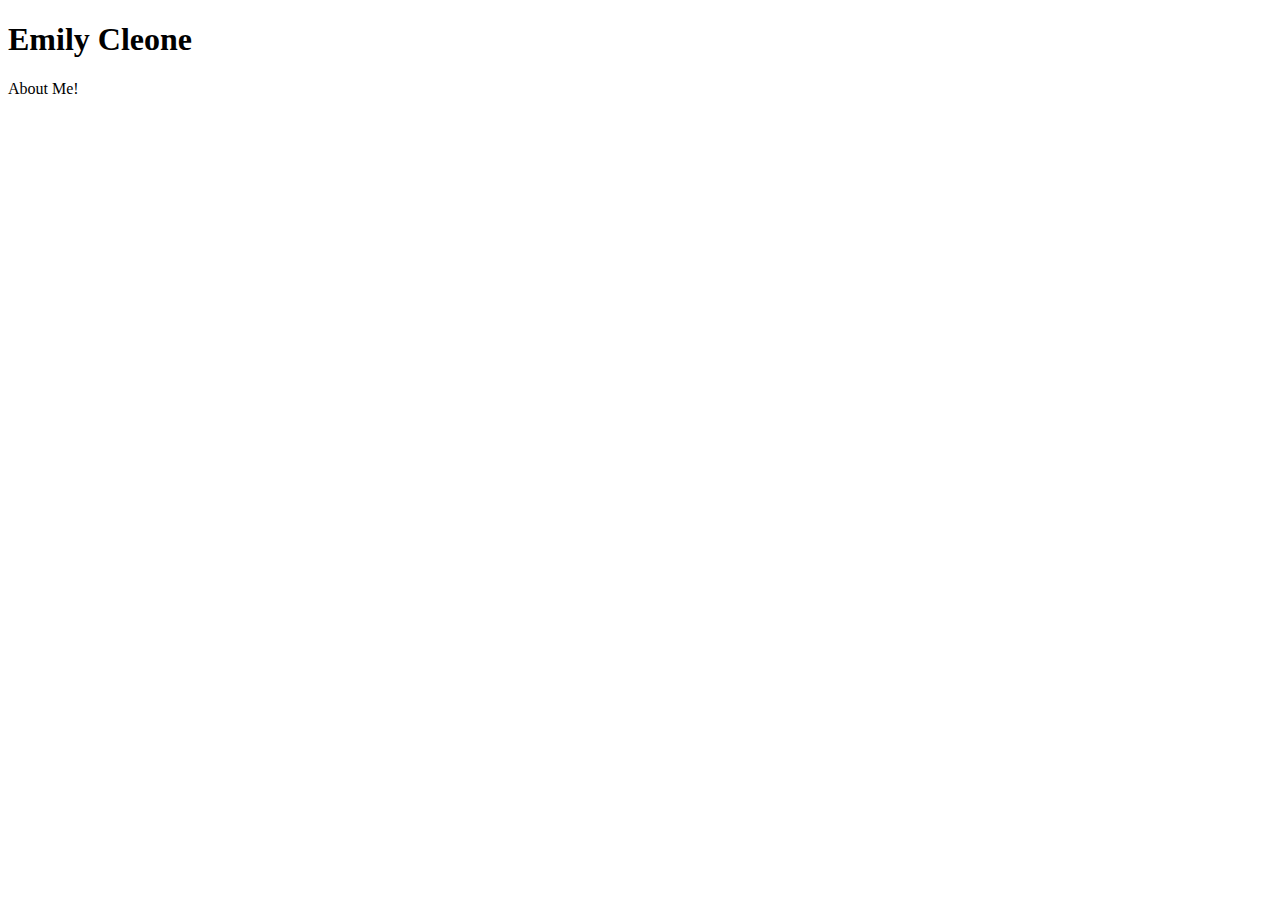
==== index.html @ a4d24774 "host site on github" ====
<!DOCTYPE html>
<html lang="en">
<head>
    <meta charset="UTF-8">
    <meta name="viewport" content="width=device-width, initial-scale=1.0">
    <meta http-equiv="X-UA-Compatible" content="ie=edge">
    <title>Document</title>
</head>
<body>
    <h1>Emily Cleone</h1>
    <p>
About Me!
    </p>
</body>
</html>
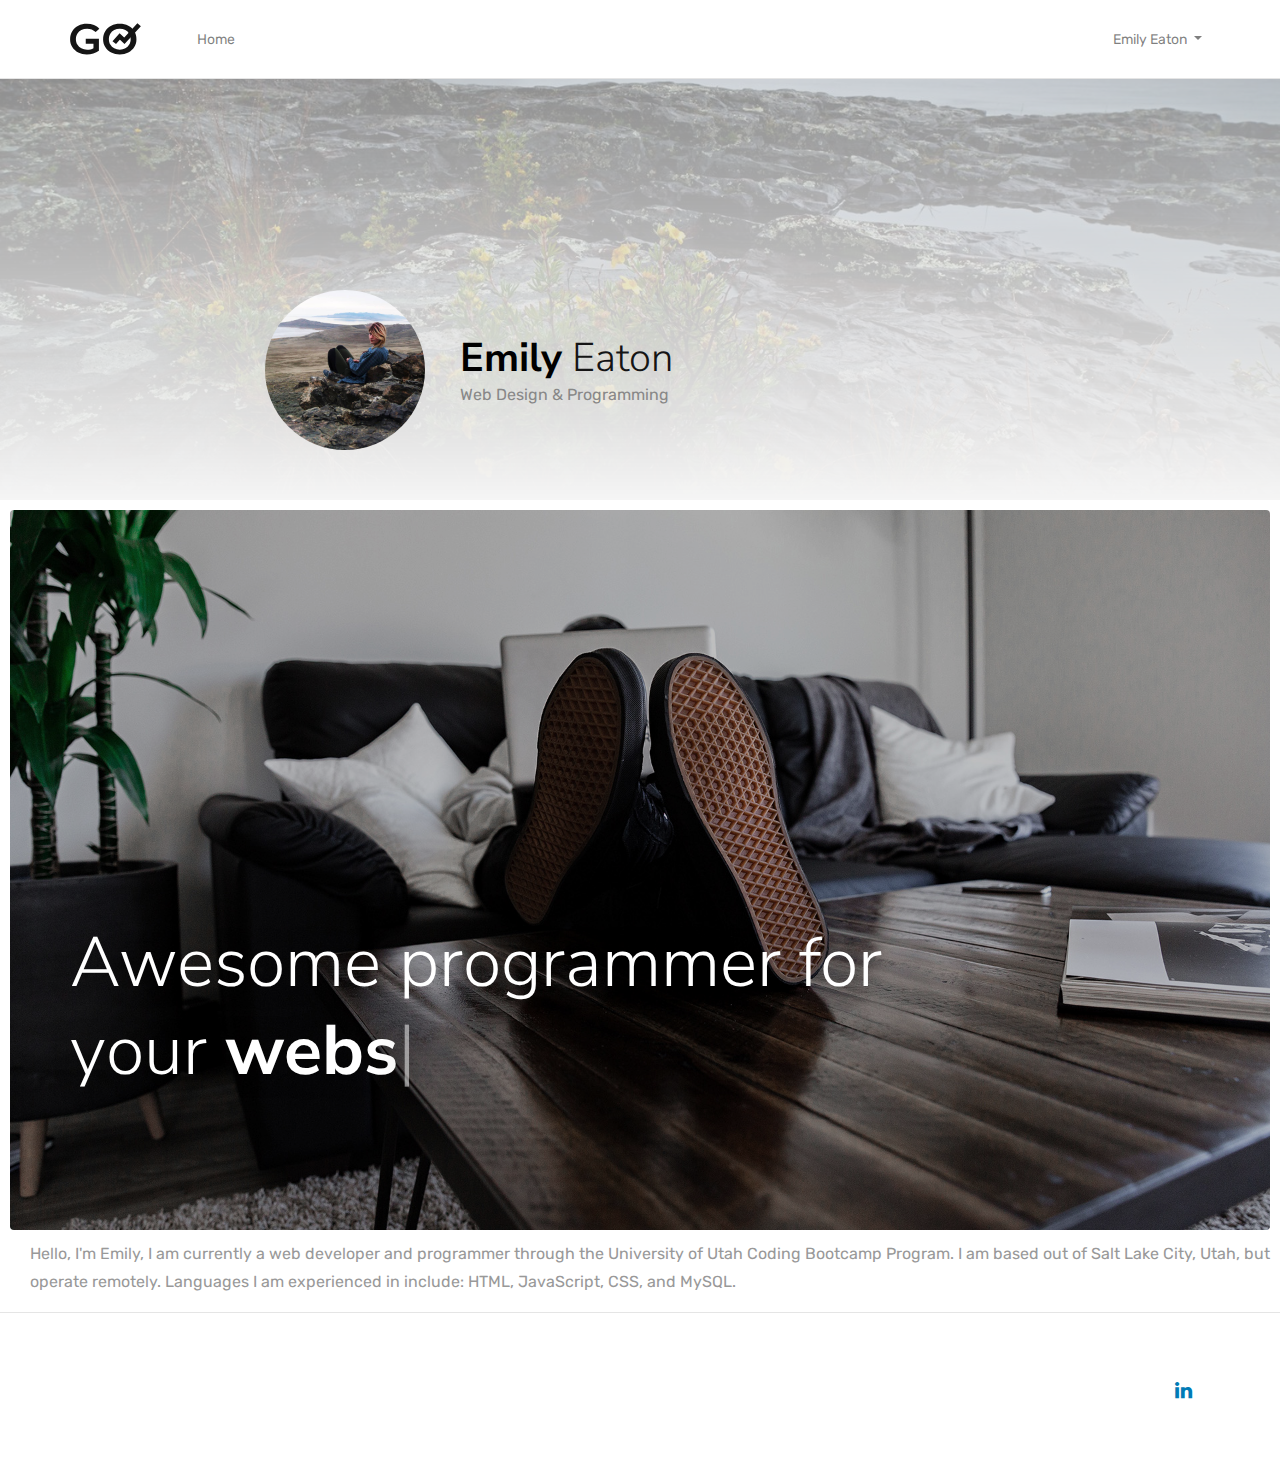
==== commit 5eddc17d: "removed excess folders and created cleaner structure to files" ====
--- a/index.html
+++ b/index.html
@@ -1,15 +1,152 @@
 <!DOCTYPE html>
 <html lang="en">
+
 <head>
-    <meta charset="UTF-8">
-    <meta name="viewport" content="width=device-width, initial-scale=1.0">
-    <meta http-equiv="X-UA-Compatible" content="ie=edge">
-    <title>Document</title>
+    <meta charset="utf-8">
+    <meta name="viewport" content="width=device-width, initial-scale=1, shrink-to-fit=no">
+    <title>Main</title>
+    <link href="https://fonts.googleapis.com/css?family=Open+Sans&display=swap" rel="stylesheet"> 
+    <link rel="stylesheet" href="assets/css/vendor.css" />
+    <link rel="stylesheet" href="assets/css/style.css" />
+    <link rel="stylesheet" href="assets/css/myStyle.css" />
 </head>
+
 <body>
-    <h1>Emily Cleone</h1>
-    <p>
-About Me!
-    </p>
+
+
+    <!-- header -->
+    <header class="header-sticky header-light bg-white">
+        <div class="container">
+            <nav class="navbar navbar-expand-lg navbar-light">
+                <a class="navbar-brand" href="index.html">
+                    <img class="navbar-logo navbar-logo-light" src="assets/images/demo/logo/logo-light.svg"
+                        alt="Logo">
+                    <img class="navbar-logo navbar-logo-dark" src="assets/images/demo/logo/logo-dark.svg"
+                        alt="Logo">
+                </a>
+                <button class="navbar-toggler" type="button" data-toggle="collapse"
+                    data-target="#navbarSupportedContent" aria-controls="navbarSupportedContent" aria-expanded="false"
+                    aria-label="Toggle navigation"><span class="burger"><span></span></span></button>
+
+                <div class="collapse navbar-collapse" id="navbarSupportedContent">
+                    <ul class="navbar-nav align-items-center mr-auto">
+                        <li class="nav-item">
+                            <a class="nav-link" href="index.html" role="button">
+                                Home
+                            </a>
+                        </li>
+                    </ul>
+
+                    <ul class="navbar-nav align-items-center mr-0">
+                        <li class="nav-item dropdown">
+                            <a class="nav-link dropdown-toggle" href="#" id="navbarDropdown-2" role="button"
+                                data-toggle="dropdown" aria-haspopup="true" aria-expanded="false">
+                                Emily Eaton
+                            </a>
+                            <div class="dropdown-menu" aria-labelledby="navbarDropdown">
+                                <a class="dropdown-item" href="index.html">Profile</a>
+                                <a class="dropdown-item" href="portfolio.html">Portfolio</a>
+                                <a class="dropdown-item" href="contact.html">Contact</a>
+                            </div>
+                        </li>
+                    </ul>
+                </div>
+            </nav>
+        </div>
+    </header>
+    <!-- header -->
+
+
+    <section class="p-0 bg-light">
+        <div class="image image-overlay image-cover" style="background-image:url(assets/images/greatlakes.jpg)"
+            data-top-top="transform: translateY(0px);" data-top-bottom="transform: translateY(-250px);"></div>
+        <div class="container">
+            <div class="row justify-content-center align-items-end vh-50 mb-5">
+                <div class="col col-md-10 col-lg-8">
+                    <div class="row align-items-center">
+                        <div class="col-4 col-lg-3">
+                            <img class="mr-3 avatar avatar-xl rounded" src="assets/images/Profilepic.jpg"
+                                alt="Great Lakes">
+                        </div>
+                        <div class="col">
+                            <div class="row align-items-center">
+                                <div class="col-md-8">
+                                    <h2 class="mb-0"><b>Emily</b> Eaton</h2>
+                                    <span class="text-muted">Web Design & Programming</span>
+                                </div>
+                            </div>
+                        </div>
+                    </div>
+                </div>
+            </div>
+        </div>
+    </section>
+
+
+
+
+    <!-- cover -->
+    <section class="p-0 m-1" data-aos="zoom-in">
+        <div class="container-full">
+            <div class="swiper-container boxed text-white">
+                <div class="swiper-wrapper">
+                    <div class="swiper-slide vh-80">
+                        <div class="image image-overlay"
+                            style="background-image:url(assets/images/demo/minimal/portfolio-bg-1.jpg)"></div>
+                        <div class="caption">
+                            <div class="container">
+                                <div class="row justify-content-between vh-75">
+                                    <div class="col-md-10 align-self-end">
+                                        <h1 class="display-2 text-shadow" data-swiper-parallax="-100%">Awesome
+                                            programmer for your <b id="typed"></b></h1>
+                                        <div id="typed-strings">
+                                            <p>website.</p>
+                                            <p>mobile app.</p>
+                                        </div>
+                                    </div>
+                                </div>
+                            </div>
+                        </div>
+                    </div>
+                </div>
+            </div>
+        </div>
+    </section>
+    <!-- / cover -->
+
+
+    <p id="mainInfo">Hello, I'm Emily, I am currently a web developer
+        and programmer through the University of Utah Coding Bootcamp Program.
+        I am based out of Salt Lake City, Utah, but operate remotely. Languages 
+        I am experienced in include: HTML, JavaScript, CSS, and MySQL.
+     </p>
+
+    <!-- footer -->
+    <footer class="separator-top">
+        <div class="container py-5">
+            <div class="row justify-content-between align-items-center">
+                <div class="col-md-5 text-center text-md-left">
+                  
+                </div>
+                <div class="col-md-2 text-center">
+                  
+                </div>
+                <div class="col-md-5 text-center text-md-right">
+                    <ul class="socials">
+                  
+                        <li><a href="https://www.linkedin.com/in/emily-johnson-eaton-a24a11126/" class="icon-linkedin text-linkedin fs-20"></a></li>
+                    </ul>
+                </div>
+            </div>
+        </div>
+    </footer>
+    <!-- / footer -->
+
+
+
+
+    <script src="assets/js/vendor.js"></script>
+    <script src="assets/js/app.js"></script>
 </body>
+
 </html>--- a/assets/css/vendor.css
+++ b/assets/css/vendor.css
@@ -0,0 +1,2547 @@
+/**
+ * Owl Carousel v2.3.4
+ * Copyright 2013-2018 David Deutsch
+ * Licensed under: SEE LICENSE IN https://github.com/OwlCarousel2/OwlCarousel2/blob/master/LICENSE
+ */
+/*
+ *  Owl Carousel - Core
+ */
+.owl-carousel {
+  display: none;
+  width: 100%;
+  -webkit-tap-highlight-color: transparent;
+  /* position relative and z-index fix webkit rendering fonts issue */
+  position: relative;
+  z-index: 1; }
+  .owl-carousel .owl-stage {
+    position: relative;
+    -ms-touch-action: pan-Y;
+    touch-action: manipulation;
+    -moz-backface-visibility: hidden;
+    /* fix firefox animation glitch */ }
+  .owl-carousel .owl-stage:after {
+    content: ".";
+    display: block;
+    clear: both;
+    visibility: hidden;
+    line-height: 0;
+    height: 0; }
+  .owl-carousel .owl-stage-outer {
+    position: relative;
+    overflow: hidden;
+    /* fix for flashing background */
+    -webkit-transform: translate3d(0px, 0px, 0px); }
+  .owl-carousel .owl-wrapper,
+  .owl-carousel .owl-item {
+    -webkit-backface-visibility: hidden;
+    -moz-backface-visibility: hidden;
+    -ms-backface-visibility: hidden;
+    -webkit-transform: translate3d(0, 0, 0);
+    -moz-transform: translate3d(0, 0, 0);
+    -ms-transform: translate3d(0, 0, 0); }
+  .owl-carousel .owl-item {
+    position: relative;
+    min-height: 1px;
+    float: left;
+    -webkit-backface-visibility: hidden;
+    -webkit-tap-highlight-color: transparent;
+    -webkit-touch-callout: none; }
+  .owl-carousel .owl-item img {
+    display: block;
+    width: 100%; }
+  .owl-carousel .owl-nav.disabled,
+  .owl-carousel .owl-dots.disabled {
+    display: none; }
+  .owl-carousel .owl-nav .owl-prev,
+  .owl-carousel .owl-nav .owl-next,
+  .owl-carousel .owl-dot {
+    cursor: pointer;
+    -webkit-user-select: none;
+    -khtml-user-select: none;
+    -moz-user-select: none;
+    -ms-user-select: none;
+    user-select: none; }
+  .owl-carousel .owl-nav button.owl-prev,
+  .owl-carousel .owl-nav button.owl-next,
+  .owl-carousel button.owl-dot {
+    background: none;
+    color: inherit;
+    border: none;
+    padding: 0 !important;
+    font: inherit; }
+  .owl-carousel.owl-loaded {
+    display: block; }
+  .owl-carousel.owl-loading {
+    opacity: 0;
+    display: block; }
+  .owl-carousel.owl-hidden {
+    opacity: 0; }
+  .owl-carousel.owl-refresh .owl-item {
+    visibility: hidden; }
+  .owl-carousel.owl-drag .owl-item {
+    -ms-touch-action: pan-y;
+        touch-action: pan-y;
+    -webkit-user-select: none;
+    -moz-user-select: none;
+    -ms-user-select: none;
+    user-select: none; }
+  .owl-carousel.owl-grab {
+    cursor: move;
+    cursor: grab; }
+  .owl-carousel.owl-rtl {
+    direction: rtl; }
+  .owl-carousel.owl-rtl .owl-item {
+    float: right; }
+
+/* No Js */
+.no-js .owl-carousel {
+  display: block; }
+
+/*
+ *  Owl Carousel - Animate Plugin
+ */
+.owl-carousel .animated {
+  animation-duration: 1000ms;
+  animation-fill-mode: both; }
+
+.owl-carousel .owl-animated-in {
+  z-index: 0; }
+
+.owl-carousel .owl-animated-out {
+  z-index: 1; }
+
+.owl-carousel .fadeOut {
+  animation-name: fadeOut; }
+
+@keyframes fadeOut {
+  0% {
+    opacity: 1; }
+  100% {
+    opacity: 0; } }
+
+/*
+ * 	Owl Carousel - Auto Height Plugin
+ */
+.owl-height {
+  transition: height 500ms ease-in-out; }
+
+/*
+ * 	Owl Carousel - Lazy Load Plugin
+ */
+.owl-carousel .owl-item {
+  /**
+			This is introduced due to a bug in IE11 where lazy loading combined with autoheight plugin causes a wrong
+			calculation of the height of the owl-item that breaks page layouts
+		 */ }
+  .owl-carousel .owl-item .owl-lazy {
+    opacity: 0;
+    transition: opacity 400ms ease; }
+  .owl-carousel .owl-item .owl-lazy[src^=""], .owl-carousel .owl-item .owl-lazy:not([src]) {
+    max-height: 0; }
+  .owl-carousel .owl-item img.owl-lazy {
+    transform-style: preserve-3d; }
+
+/*
+ * 	Owl Carousel - Video Plugin
+ */
+.owl-carousel .owl-video-wrapper {
+  position: relative;
+  height: 100%;
+  background: #000; }
+
+.owl-carousel .owl-video-play-icon {
+  position: absolute;
+  height: 80px;
+  width: 80px;
+  left: 50%;
+  top: 50%;
+  margin-left: -40px;
+  margin-top: -40px;
+  background: url("owl.video.play.png") no-repeat;
+  cursor: pointer;
+  z-index: 1;
+  -webkit-backface-visibility: hidden;
+  transition: transform 100ms ease; }
+
+.owl-carousel .owl-video-play-icon:hover {
+  -ms-transform: scale(1.3, 1.3);
+      transform: scale(1.3, 1.3); }
+
+.owl-carousel .owl-video-playing .owl-video-tn,
+.owl-carousel .owl-video-playing .owl-video-play-icon {
+  display: none; }
+
+.owl-carousel .owl-video-tn {
+  opacity: 0;
+  height: 100%;
+  background-position: center center;
+  background-repeat: no-repeat;
+  background-size: contain;
+  transition: opacity 400ms ease; }
+
+.owl-carousel .owl-video-frame {
+  position: relative;
+  z-index: 1;
+  height: 100%;
+  width: 100%; }
+
+/* Magnific Popup CSS */
+.mfp-bg {
+  top: 0;
+  left: 0;
+  width: 100%;
+  height: 100%;
+  z-index: 1042;
+  overflow: hidden;
+  position: fixed;
+  background: #0b0b0b;
+  opacity: 0.8; }
+
+.mfp-wrap {
+  top: 0;
+  left: 0;
+  width: 100%;
+  height: 100%;
+  z-index: 1043;
+  position: fixed;
+  outline: none !important;
+  -webkit-backface-visibility: hidden; }
+
+.mfp-container {
+  text-align: center;
+  position: absolute;
+  width: 100%;
+  height: 100%;
+  left: 0;
+  top: 0;
+  padding: 0 8px;
+  box-sizing: border-box; }
+
+.mfp-container:before {
+  content: '';
+  display: inline-block;
+  height: 100%;
+  vertical-align: middle; }
+
+.mfp-align-top .mfp-container:before {
+  display: none; }
+
+.mfp-content {
+  position: relative;
+  display: inline-block;
+  vertical-align: middle;
+  margin: 0 auto;
+  text-align: left;
+  z-index: 1045; }
+
+.mfp-inline-holder .mfp-content,
+.mfp-ajax-holder .mfp-content {
+  width: 100%;
+  cursor: auto; }
+
+.mfp-ajax-cur {
+  cursor: progress; }
+
+.mfp-zoom-out-cur, .mfp-zoom-out-cur .mfp-image-holder .mfp-close {
+  cursor: -moz-zoom-out;
+  cursor: -webkit-zoom-out;
+  cursor: zoom-out; }
+
+.mfp-zoom {
+  cursor: pointer;
+  cursor: -webkit-zoom-in;
+  cursor: -moz-zoom-in;
+  cursor: zoom-in; }
+
+.mfp-auto-cursor .mfp-content {
+  cursor: auto; }
+
+.mfp-close,
+.mfp-arrow,
+.mfp-preloader,
+.mfp-counter {
+  -webkit-user-select: none;
+  -moz-user-select: none;
+  user-select: none; }
+
+.mfp-loading.mfp-figure {
+  display: none; }
+
+.mfp-hide {
+  display: none !important; }
+
+.mfp-preloader {
+  color: #CCC;
+  position: absolute;
+  top: 50%;
+  width: auto;
+  text-align: center;
+  margin-top: -0.8em;
+  left: 8px;
+  right: 8px;
+  z-index: 1044; }
+  .mfp-preloader a {
+    color: #CCC; }
+    .mfp-preloader a:hover {
+      color: #FFF; }
+
+.mfp-s-ready .mfp-preloader {
+  display: none; }
+
+.mfp-s-error .mfp-content {
+  display: none; }
+
+button.mfp-close,
+button.mfp-arrow {
+  overflow: visible;
+  cursor: pointer;
+  background: transparent;
+  border: 0;
+  -webkit-appearance: none;
+  display: block;
+  outline: none;
+  padding: 0;
+  z-index: 1046;
+  box-shadow: none;
+  touch-action: manipulation; }
+
+button::-moz-focus-inner {
+  padding: 0;
+  border: 0; }
+
+.mfp-close {
+  width: 44px;
+  height: 44px;
+  line-height: 44px;
+  position: absolute;
+  right: 0;
+  top: 0;
+  text-decoration: none;
+  text-align: center;
+  opacity: 0.65;
+  padding: 0 0 18px 10px;
+  color: #FFF;
+  font-style: normal;
+  font-size: 28px;
+  font-family: Arial, Baskerville, monospace; }
+  .mfp-close:hover,
+  .mfp-close:focus {
+    opacity: 1; }
+  .mfp-close:active {
+    top: 1px; }
+
+.mfp-close-btn-in .mfp-close {
+  color: #333; }
+
+.mfp-image-holder .mfp-close,
+.mfp-iframe-holder .mfp-close {
+  color: #FFF;
+  right: -6px;
+  text-align: right;
+  padding-right: 6px;
+  width: 100%; }
+
+.mfp-counter {
+  position: absolute;
+  top: 0;
+  right: 0;
+  color: #CCC;
+  font-size: 12px;
+  line-height: 18px;
+  white-space: nowrap; }
+
+.mfp-arrow {
+  position: absolute;
+  opacity: 0.65;
+  margin: 0;
+  top: 50%;
+  margin-top: -55px;
+  padding: 0;
+  width: 90px;
+  height: 110px;
+  -webkit-tap-highlight-color: transparent; }
+  .mfp-arrow:active {
+    margin-top: -54px; }
+  .mfp-arrow:hover,
+  .mfp-arrow:focus {
+    opacity: 1; }
+  .mfp-arrow:before,
+  .mfp-arrow:after {
+    content: '';
+    display: block;
+    width: 0;
+    height: 0;
+    position: absolute;
+    left: 0;
+    top: 0;
+    margin-top: 35px;
+    margin-left: 35px;
+    border: medium inset transparent; }
+  .mfp-arrow:after {
+    border-top-width: 13px;
+    border-bottom-width: 13px;
+    top: 8px; }
+  .mfp-arrow:before {
+    border-top-width: 21px;
+    border-bottom-width: 21px;
+    opacity: 0.7; }
+
+.mfp-arrow-left {
+  left: 0; }
+  .mfp-arrow-left:after {
+    border-right: 17px solid #FFF;
+    margin-left: 31px; }
+  .mfp-arrow-left:before {
+    margin-left: 25px;
+    border-right: 27px solid #3F3F3F; }
+
+.mfp-arrow-right {
+  right: 0; }
+  .mfp-arrow-right:after {
+    border-left: 17px solid #FFF;
+    margin-left: 39px; }
+  .mfp-arrow-right:before {
+    border-left: 27px solid #3F3F3F; }
+
+.mfp-iframe-holder {
+  padding-top: 40px;
+  padding-bottom: 40px; }
+  .mfp-iframe-holder .mfp-content {
+    line-height: 0;
+    width: 100%;
+    max-width: 900px; }
+  .mfp-iframe-holder .mfp-close {
+    top: -40px; }
+
+.mfp-iframe-scaler {
+  width: 100%;
+  height: 0;
+  overflow: hidden;
+  padding-top: 56.25%; }
+  .mfp-iframe-scaler iframe {
+    position: absolute;
+    display: block;
+    top: 0;
+    left: 0;
+    width: 100%;
+    height: 100%;
+    box-shadow: 0 0 8px rgba(0, 0, 0, 0.6);
+    background: #000; }
+
+/* Main image in popup */
+img.mfp-img {
+  width: auto;
+  max-width: 100%;
+  height: auto;
+  display: block;
+  line-height: 0;
+  box-sizing: border-box;
+  padding: 40px 0 40px;
+  margin: 0 auto; }
+
+/* The shadow behind the image */
+.mfp-figure {
+  line-height: 0; }
+  .mfp-figure:after {
+    content: '';
+    position: absolute;
+    left: 0;
+    top: 40px;
+    bottom: 40px;
+    display: block;
+    right: 0;
+    width: auto;
+    height: auto;
+    z-index: -1;
+    box-shadow: 0 0 8px rgba(0, 0, 0, 0.6);
+    background: #444; }
+  .mfp-figure small {
+    color: #BDBDBD;
+    display: block;
+    font-size: 12px;
+    line-height: 14px; }
+  .mfp-figure figure {
+    margin: 0; }
+
+.mfp-bottom-bar {
+  margin-top: -36px;
+  position: absolute;
+  top: 100%;
+  left: 0;
+  width: 100%;
+  cursor: auto; }
+
+.mfp-title {
+  text-align: left;
+  line-height: 18px;
+  color: #F3F3F3;
+  word-wrap: break-word;
+  padding-right: 36px; }
+
+.mfp-image-holder .mfp-content {
+  max-width: 100%; }
+
+.mfp-gallery .mfp-image-holder .mfp-figure {
+  cursor: pointer; }
+
+@media screen and (max-width: 800px) and (orientation: landscape), screen and (max-height: 300px) {
+  /**
+       * Remove all paddings around the image on small screen
+       */
+  .mfp-img-mobile .mfp-image-holder {
+    padding-left: 0;
+    padding-right: 0; }
+  .mfp-img-mobile img.mfp-img {
+    padding: 0; }
+  .mfp-img-mobile .mfp-figure:after {
+    top: 0;
+    bottom: 0; }
+  .mfp-img-mobile .mfp-figure small {
+    display: inline;
+    margin-left: 5px; }
+  .mfp-img-mobile .mfp-bottom-bar {
+    background: rgba(0, 0, 0, 0.6);
+    bottom: 0;
+    margin: 0;
+    top: auto;
+    padding: 3px 5px;
+    position: fixed;
+    box-sizing: border-box; }
+    .mfp-img-mobile .mfp-bottom-bar:empty {
+      padding: 0; }
+  .mfp-img-mobile .mfp-counter {
+    right: 5px;
+    top: 3px; }
+  .mfp-img-mobile .mfp-close {
+    top: 0;
+    right: 0;
+    width: 35px;
+    height: 35px;
+    line-height: 35px;
+    background: rgba(0, 0, 0, 0.6);
+    position: fixed;
+    text-align: center;
+    padding: 0; } }
+
+@media all and (max-width: 900px) {
+  .mfp-arrow {
+    -webkit-transform: scale(0.75);
+    transform: scale(0.75); }
+  .mfp-arrow-left {
+    -webkit-transform-origin: 0;
+    transform-origin: 0; }
+  .mfp-arrow-right {
+    -webkit-transform-origin: 100%;
+    transform-origin: 100%; }
+  .mfp-container {
+    padding-left: 6px;
+    padding-right: 6px; } }
+
+/**
+ * Swiper 4.5.0
+ * Most modern mobile touch slider and framework with hardware accelerated transitions
+ * http://www.idangero.us/swiper/
+ *
+ * Copyright 2014-2019 Vladimir Kharlampidi
+ *
+ * Released under the MIT License
+ *
+ * Released on: February 22, 2019
+ */
+.swiper-container {
+  margin: 0 auto;
+  position: relative;
+  overflow: hidden;
+  list-style: none;
+  padding: 0;
+  /* Fix of Webkit flickering */
+  z-index: 1;
+}
+.swiper-container-no-flexbox .swiper-slide {
+  float: left;
+}
+.swiper-container-vertical > .swiper-wrapper {
+  -webkit-box-orient: vertical;
+  -webkit-box-direction: normal;
+  -webkit-flex-direction: column;
+  -ms-flex-direction: column;
+  flex-direction: column;
+}
+.swiper-wrapper {
+  position: relative;
+  width: 100%;
+  height: 100%;
+  z-index: 1;
+  display: -webkit-box;
+  display: -webkit-flex;
+  display: -ms-flexbox;
+  display: flex;
+  -webkit-transition-property: -webkit-transform;
+  transition-property: -webkit-transform;
+  -o-transition-property: transform;
+  transition-property: transform;
+  transition-property: transform, -webkit-transform;
+  -webkit-box-sizing: content-box;
+  box-sizing: content-box;
+}
+.swiper-container-android .swiper-slide,
+.swiper-wrapper {
+  -webkit-transform: translate3d(0px, 0, 0);
+  transform: translate3d(0px, 0, 0);
+}
+.swiper-container-multirow > .swiper-wrapper {
+  -webkit-flex-wrap: wrap;
+  -ms-flex-wrap: wrap;
+  flex-wrap: wrap;
+}
+.swiper-container-free-mode > .swiper-wrapper {
+  -webkit-transition-timing-function: ease-out;
+  -o-transition-timing-function: ease-out;
+  transition-timing-function: ease-out;
+  margin: 0 auto;
+}
+.swiper-slide {
+  -webkit-flex-shrink: 0;
+  -ms-flex-negative: 0;
+  flex-shrink: 0;
+  width: 100%;
+  height: 100%;
+  position: relative;
+  -webkit-transition-property: -webkit-transform;
+  transition-property: -webkit-transform;
+  -o-transition-property: transform;
+  transition-property: transform;
+  transition-property: transform, -webkit-transform;
+}
+.swiper-slide-invisible-blank {
+  visibility: hidden;
+}
+/* Auto Height */
+.swiper-container-autoheight,
+.swiper-container-autoheight .swiper-slide {
+  height: auto;
+}
+.swiper-container-autoheight .swiper-wrapper {
+  -webkit-box-align: start;
+  -webkit-align-items: flex-start;
+  -ms-flex-align: start;
+  align-items: flex-start;
+  -webkit-transition-property: height, -webkit-transform;
+  transition-property: height, -webkit-transform;
+  -o-transition-property: transform, height;
+  transition-property: transform, height;
+  transition-property: transform, height, -webkit-transform;
+}
+/* 3D Effects */
+.swiper-container-3d {
+  -webkit-perspective: 1200px;
+  perspective: 1200px;
+}
+.swiper-container-3d .swiper-wrapper,
+.swiper-container-3d .swiper-slide,
+.swiper-container-3d .swiper-slide-shadow-left,
+.swiper-container-3d .swiper-slide-shadow-right,
+.swiper-container-3d .swiper-slide-shadow-top,
+.swiper-container-3d .swiper-slide-shadow-bottom,
+.swiper-container-3d .swiper-cube-shadow {
+  -webkit-transform-style: preserve-3d;
+  transform-style: preserve-3d;
+}
+.swiper-container-3d .swiper-slide-shadow-left,
+.swiper-container-3d .swiper-slide-shadow-right,
+.swiper-container-3d .swiper-slide-shadow-top,
+.swiper-container-3d .swiper-slide-shadow-bottom {
+  position: absolute;
+  left: 0;
+  top: 0;
+  width: 100%;
+  height: 100%;
+  pointer-events: none;
+  z-index: 10;
+}
+.swiper-container-3d .swiper-slide-shadow-left {
+  background-image: -webkit-gradient(linear, right top, left top, from(rgba(0, 0, 0, 0.5)), to(rgba(0, 0, 0, 0)));
+  background-image: -webkit-linear-gradient(right, rgba(0, 0, 0, 0.5), rgba(0, 0, 0, 0));
+  background-image: -o-linear-gradient(right, rgba(0, 0, 0, 0.5), rgba(0, 0, 0, 0));
+  background-image: linear-gradient(to left, rgba(0, 0, 0, 0.5), rgba(0, 0, 0, 0));
+}
+.swiper-container-3d .swiper-slide-shadow-right {
+  background-image: -webkit-gradient(linear, left top, right top, from(rgba(0, 0, 0, 0.5)), to(rgba(0, 0, 0, 0)));
+  background-image: -webkit-linear-gradient(left, rgba(0, 0, 0, 0.5), rgba(0, 0, 0, 0));
+  background-image: -o-linear-gradient(left, rgba(0, 0, 0, 0.5), rgba(0, 0, 0, 0));
+  background-image: linear-gradient(to right, rgba(0, 0, 0, 0.5), rgba(0, 0, 0, 0));
+}
+.swiper-container-3d .swiper-slide-shadow-top {
+  background-image: -webkit-gradient(linear, left bottom, left top, from(rgba(0, 0, 0, 0.5)), to(rgba(0, 0, 0, 0)));
+  background-image: -webkit-linear-gradient(bottom, rgba(0, 0, 0, 0.5), rgba(0, 0, 0, 0));
+  background-image: -o-linear-gradient(bottom, rgba(0, 0, 0, 0.5), rgba(0, 0, 0, 0));
+  background-image: linear-gradient(to top, rgba(0, 0, 0, 0.5), rgba(0, 0, 0, 0));
+}
+.swiper-container-3d .swiper-slide-shadow-bottom {
+  background-image: -webkit-gradient(linear, left top, left bottom, from(rgba(0, 0, 0, 0.5)), to(rgba(0, 0, 0, 0)));
+  background-image: -webkit-linear-gradient(top, rgba(0, 0, 0, 0.5), rgba(0, 0, 0, 0));
+  background-image: -o-linear-gradient(top, rgba(0, 0, 0, 0.5), rgba(0, 0, 0, 0));
+  background-image: linear-gradient(to bottom, rgba(0, 0, 0, 0.5), rgba(0, 0, 0, 0));
+}
+/* IE10 Windows Phone 8 Fixes */
+.swiper-container-wp8-horizontal,
+.swiper-container-wp8-horizontal > .swiper-wrapper {
+  -ms-touch-action: pan-y;
+  touch-action: pan-y;
+}
+.swiper-container-wp8-vertical,
+.swiper-container-wp8-vertical > .swiper-wrapper {
+  -ms-touch-action: pan-x;
+  touch-action: pan-x;
+}
+.swiper-button-prev,
+.swiper-button-next {
+  position: absolute;
+  top: 50%;
+  width: 27px;
+  height: 44px;
+  margin-top: -22px;
+  z-index: 10;
+  cursor: pointer;
+  background-size: 27px 44px;
+  background-position: center;
+  background-repeat: no-repeat;
+}
+.swiper-button-prev.swiper-button-disabled,
+.swiper-button-next.swiper-button-disabled {
+  opacity: 0.35;
+  cursor: auto;
+  pointer-events: none;
+}
+.swiper-button-prev,
+.swiper-container-rtl .swiper-button-next {
+  background-image: url("data:image/svg+xml;charset=utf-8,%3Csvg%20xmlns%3D'http%3A%2F%2Fwww.w3.org%2F2000%2Fsvg'%20viewBox%3D'0%200%2027%2044'%3E%3Cpath%20d%3D'M0%2C22L22%2C0l2.1%2C2.1L4.2%2C22l19.9%2C19.9L22%2C44L0%2C22L0%2C22L0%2C22z'%20fill%3D'%23007aff'%2F%3E%3C%2Fsvg%3E");
+  left: 10px;
+  right: auto;
+}
+.swiper-button-next,
+.swiper-container-rtl .swiper-button-prev {
+  background-image: url("data:image/svg+xml;charset=utf-8,%3Csvg%20xmlns%3D'http%3A%2F%2Fwww.w3.org%2F2000%2Fsvg'%20viewBox%3D'0%200%2027%2044'%3E%3Cpath%20d%3D'M27%2C22L27%2C22L5%2C44l-2.1-2.1L22.8%2C22L2.9%2C2.1L5%2C0L27%2C22L27%2C22z'%20fill%3D'%23007aff'%2F%3E%3C%2Fsvg%3E");
+  right: 10px;
+  left: auto;
+}
+.swiper-button-prev.swiper-button-white,
+.swiper-container-rtl .swiper-button-next.swiper-button-white {
+  background-image: url("data:image/svg+xml;charset=utf-8,%3Csvg%20xmlns%3D'http%3A%2F%2Fwww.w3.org%2F2000%2Fsvg'%20viewBox%3D'0%200%2027%2044'%3E%3Cpath%20d%3D'M0%2C22L22%2C0l2.1%2C2.1L4.2%2C22l19.9%2C19.9L22%2C44L0%2C22L0%2C22L0%2C22z'%20fill%3D'%23ffffff'%2F%3E%3C%2Fsvg%3E");
+}
+.swiper-button-next.swiper-button-white,
+.swiper-container-rtl .swiper-button-prev.swiper-button-white {
+  background-image: url("data:image/svg+xml;charset=utf-8,%3Csvg%20xmlns%3D'http%3A%2F%2Fwww.w3.org%2F2000%2Fsvg'%20viewBox%3D'0%200%2027%2044'%3E%3Cpath%20d%3D'M27%2C22L27%2C22L5%2C44l-2.1-2.1L22.8%2C22L2.9%2C2.1L5%2C0L27%2C22L27%2C22z'%20fill%3D'%23ffffff'%2F%3E%3C%2Fsvg%3E");
+}
+.swiper-button-prev.swiper-button-black,
+.swiper-container-rtl .swiper-button-next.swiper-button-black {
+  background-image: url("data:image/svg+xml;charset=utf-8,%3Csvg%20xmlns%3D'http%3A%2F%2Fwww.w3.org%2F2000%2Fsvg'%20viewBox%3D'0%200%2027%2044'%3E%3Cpath%20d%3D'M0%2C22L22%2C0l2.1%2C2.1L4.2%2C22l19.9%2C19.9L22%2C44L0%2C22L0%2C22L0%2C22z'%20fill%3D'%23000000'%2F%3E%3C%2Fsvg%3E");
+}
+.swiper-button-next.swiper-button-black,
+.swiper-container-rtl .swiper-button-prev.swiper-button-black {
+  background-image: url("data:image/svg+xml;charset=utf-8,%3Csvg%20xmlns%3D'http%3A%2F%2Fwww.w3.org%2F2000%2Fsvg'%20viewBox%3D'0%200%2027%2044'%3E%3Cpath%20d%3D'M27%2C22L27%2C22L5%2C44l-2.1-2.1L22.8%2C22L2.9%2C2.1L5%2C0L27%2C22L27%2C22z'%20fill%3D'%23000000'%2F%3E%3C%2Fsvg%3E");
+}
+.swiper-button-lock {
+  display: none;
+}
+.swiper-pagination {
+  position: absolute;
+  text-align: center;
+  -webkit-transition: 300ms opacity;
+  -o-transition: 300ms opacity;
+  transition: 300ms opacity;
+  -webkit-transform: translate3d(0, 0, 0);
+  transform: translate3d(0, 0, 0);
+  z-index: 10;
+}
+.swiper-pagination.swiper-pagination-hidden {
+  opacity: 0;
+}
+/* Common Styles */
+.swiper-pagination-fraction,
+.swiper-pagination-custom,
+.swiper-container-horizontal > .swiper-pagination-bullets {
+  bottom: 10px;
+  left: 0;
+  width: 100%;
+}
+/* Bullets */
+.swiper-pagination-bullets-dynamic {
+  overflow: hidden;
+  font-size: 0;
+}
+.swiper-pagination-bullets-dynamic .swiper-pagination-bullet {
+  -webkit-transform: scale(0.33);
+  -ms-transform: scale(0.33);
+  transform: scale(0.33);
+  position: relative;
+}
+.swiper-pagination-bullets-dynamic .swiper-pagination-bullet-active {
+  -webkit-transform: scale(1);
+  -ms-transform: scale(1);
+  transform: scale(1);
+}
+.swiper-pagination-bullets-dynamic .swiper-pagination-bullet-active-main {
+  -webkit-transform: scale(1);
+  -ms-transform: scale(1);
+  transform: scale(1);
+}
+.swiper-pagination-bullets-dynamic .swiper-pagination-bullet-active-prev {
+  -webkit-transform: scale(0.66);
+  -ms-transform: scale(0.66);
+  transform: scale(0.66);
+}
+.swiper-pagination-bullets-dynamic .swiper-pagination-bullet-active-prev-prev {
+  -webkit-transform: scale(0.33);
+  -ms-transform: scale(0.33);
+  transform: scale(0.33);
+}
+.swiper-pagination-bullets-dynamic .swiper-pagination-bullet-active-next {
+  -webkit-transform: scale(0.66);
+  -ms-transform: scale(0.66);
+  transform: scale(0.66);
+}
+.swiper-pagination-bullets-dynamic .swiper-pagination-bullet-active-next-next {
+  -webkit-transform: scale(0.33);
+  -ms-transform: scale(0.33);
+  transform: scale(0.33);
+}
+.swiper-pagination-bullet {
+  width: 8px;
+  height: 8px;
+  display: inline-block;
+  border-radius: 100%;
+  background: #000;
+  opacity: 0.2;
+}
+button.swiper-pagination-bullet {
+  border: none;
+  margin: 0;
+  padding: 0;
+  -webkit-box-shadow: none;
+  box-shadow: none;
+  -webkit-appearance: none;
+  -moz-appearance: none;
+  appearance: none;
+}
+.swiper-pagination-clickable .swiper-pagination-bullet {
+  cursor: pointer;
+}
+.swiper-pagination-bullet-active {
+  opacity: 1;
+  background: #007aff;
+}
+.swiper-container-vertical > .swiper-pagination-bullets {
+  right: 10px;
+  top: 50%;
+  -webkit-transform: translate3d(0px, -50%, 0);
+  transform: translate3d(0px, -50%, 0);
+}
+.swiper-container-vertical > .swiper-pagination-bullets .swiper-pagination-bullet {
+  margin: 6px 0;
+  display: block;
+}
+.swiper-container-vertical > .swiper-pagination-bullets.swiper-pagination-bullets-dynamic {
+  top: 50%;
+  -webkit-transform: translateY(-50%);
+  -ms-transform: translateY(-50%);
+  transform: translateY(-50%);
+  width: 8px;
+}
+.swiper-container-vertical > .swiper-pagination-bullets.swiper-pagination-bullets-dynamic .swiper-pagination-bullet {
+  display: inline-block;
+  -webkit-transition: 200ms top, 200ms -webkit-transform;
+  transition: 200ms top, 200ms -webkit-transform;
+  -o-transition: 200ms transform, 200ms top;
+  transition: 200ms transform, 200ms top;
+  transition: 200ms transform, 200ms top, 200ms -webkit-transform;
+}
+.swiper-container-horizontal > .swiper-pagination-bullets .swiper-pagination-bullet {
+  margin: 0 4px;
+}
+.swiper-container-horizontal > .swiper-pagination-bullets.swiper-pagination-bullets-dynamic {
+  left: 50%;
+  -webkit-transform: translateX(-50%);
+  -ms-transform: translateX(-50%);
+  transform: translateX(-50%);
+  white-space: nowrap;
+}
+.swiper-container-horizontal > .swiper-pagination-bullets.swiper-pagination-bullets-dynamic .swiper-pagination-bullet {
+  -webkit-transition: 200ms left, 200ms -webkit-transform;
+  transition: 200ms left, 200ms -webkit-transform;
+  -o-transition: 200ms transform, 200ms left;
+  transition: 200ms transform, 200ms left;
+  transition: 200ms transform, 200ms left, 200ms -webkit-transform;
+}
+.swiper-container-horizontal.swiper-container-rtl > .swiper-pagination-bullets-dynamic .swiper-pagination-bullet {
+  -webkit-transition: 200ms right, 200ms -webkit-transform;
+  transition: 200ms right, 200ms -webkit-transform;
+  -o-transition: 200ms transform, 200ms right;
+  transition: 200ms transform, 200ms right;
+  transition: 200ms transform, 200ms right, 200ms -webkit-transform;
+}
+/* Progress */
+.swiper-pagination-progressbar {
+  background: rgba(0, 0, 0, 0.25);
+  position: absolute;
+}
+.swiper-pagination-progressbar .swiper-pagination-progressbar-fill {
+  background: #007aff;
+  position: absolute;
+  left: 0;
+  top: 0;
+  width: 100%;
+  height: 100%;
+  -webkit-transform: scale(0);
+  -ms-transform: scale(0);
+  transform: scale(0);
+  -webkit-transform-origin: left top;
+  -ms-transform-origin: left top;
+  transform-origin: left top;
+}
+.swiper-container-rtl .swiper-pagination-progressbar .swiper-pagination-progressbar-fill {
+  -webkit-transform-origin: right top;
+  -ms-transform-origin: right top;
+  transform-origin: right top;
+}
+.swiper-container-horizontal > .swiper-pagination-progressbar,
+.swiper-container-vertical > .swiper-pagination-progressbar.swiper-pagination-progressbar-opposite {
+  width: 100%;
+  height: 4px;
+  left: 0;
+  top: 0;
+}
+.swiper-container-vertical > .swiper-pagination-progressbar,
+.swiper-container-horizontal > .swiper-pagination-progressbar.swiper-pagination-progressbar-opposite {
+  width: 4px;
+  height: 100%;
+  left: 0;
+  top: 0;
+}
+.swiper-pagination-white .swiper-pagination-bullet-active {
+  background: #ffffff;
+}
+.swiper-pagination-progressbar.swiper-pagination-white {
+  background: rgba(255, 255, 255, 0.25);
+}
+.swiper-pagination-progressbar.swiper-pagination-white .swiper-pagination-progressbar-fill {
+  background: #ffffff;
+}
+.swiper-pagination-black .swiper-pagination-bullet-active {
+  background: #000000;
+}
+.swiper-pagination-progressbar.swiper-pagination-black {
+  background: rgba(0, 0, 0, 0.25);
+}
+.swiper-pagination-progressbar.swiper-pagination-black .swiper-pagination-progressbar-fill {
+  background: #000000;
+}
+.swiper-pagination-lock {
+  display: none;
+}
+/* Scrollbar */
+.swiper-scrollbar {
+  border-radius: 10px;
+  position: relative;
+  -ms-touch-action: none;
+  background: rgba(0, 0, 0, 0.1);
+}
+.swiper-container-horizontal > .swiper-scrollbar {
+  position: absolute;
+  left: 1%;
+  bottom: 3px;
+  z-index: 50;
+  height: 5px;
+  width: 98%;
+}
+.swiper-container-vertical > .swiper-scrollbar {
+  position: absolute;
+  right: 3px;
+  top: 1%;
+  z-index: 50;
+  width: 5px;
+  height: 98%;
+}
+.swiper-scrollbar-drag {
+  height: 100%;
+  width: 100%;
+  position: relative;
+  background: rgba(0, 0, 0, 0.5);
+  border-radius: 10px;
+  left: 0;
+  top: 0;
+}
+.swiper-scrollbar-cursor-drag {
+  cursor: move;
+}
+.swiper-scrollbar-lock {
+  display: none;
+}
+.swiper-zoom-container {
+  width: 100%;
+  height: 100%;
+  display: -webkit-box;
+  display: -webkit-flex;
+  display: -ms-flexbox;
+  display: flex;
+  -webkit-box-pack: center;
+  -webkit-justify-content: center;
+  -ms-flex-pack: center;
+  justify-content: center;
+  -webkit-box-align: center;
+  -webkit-align-items: center;
+  -ms-flex-align: center;
+  align-items: center;
+  text-align: center;
+}
+.swiper-zoom-container > img,
+.swiper-zoom-container > svg,
+.swiper-zoom-container > canvas {
+  max-width: 100%;
+  max-height: 100%;
+  -o-object-fit: contain;
+  object-fit: contain;
+}
+.swiper-slide-zoomed {
+  cursor: move;
+}
+/* Preloader */
+.swiper-lazy-preloader {
+  width: 42px;
+  height: 42px;
+  position: absolute;
+  left: 50%;
+  top: 50%;
+  margin-left: -21px;
+  margin-top: -21px;
+  z-index: 10;
+  -webkit-transform-origin: 50%;
+  -ms-transform-origin: 50%;
+  transform-origin: 50%;
+  -webkit-animation: swiper-preloader-spin 1s steps(12, end) infinite;
+  animation: swiper-preloader-spin 1s steps(12, end) infinite;
+}
+.swiper-lazy-preloader:after {
+  display: block;
+  content: '';
+  width: 100%;
+  height: 100%;
+  background-image: url("data:image/svg+xml;charset=utf-8,%3Csvg%20viewBox%3D'0%200%20120%20120'%20xmlns%3D'http%3A%2F%2Fwww.w3.org%2F2000%2Fsvg'%20xmlns%3Axlink%3D'http%3A%2F%2Fwww.w3.org%2F1999%2Fxlink'%3E%3Cdefs%3E%3Cline%20id%3D'l'%20x1%3D'60'%20x2%3D'60'%20y1%3D'7'%20y2%3D'27'%20stroke%3D'%236c6c6c'%20stroke-width%3D'11'%20stroke-linecap%3D'round'%2F%3E%3C%2Fdefs%3E%3Cg%3E%3Cuse%20xlink%3Ahref%3D'%23l'%20opacity%3D'.27'%2F%3E%3Cuse%20xlink%3Ahref%3D'%23l'%20opacity%3D'.27'%20transform%3D'rotate(30%2060%2C60)'%2F%3E%3Cuse%20xlink%3Ahref%3D'%23l'%20opacity%3D'.27'%20transform%3D'rotate(60%2060%2C60)'%2F%3E%3Cuse%20xlink%3Ahref%3D'%23l'%20opacity%3D'.27'%20transform%3D'rotate(90%2060%2C60)'%2F%3E%3Cuse%20xlink%3Ahref%3D'%23l'%20opacity%3D'.27'%20transform%3D'rotate(120%2060%2C60)'%2F%3E%3Cuse%20xlink%3Ahref%3D'%23l'%20opacity%3D'.27'%20transform%3D'rotate(150%2060%2C60)'%2F%3E%3Cuse%20xlink%3Ahref%3D'%23l'%20opacity%3D'.37'%20transform%3D'rotate(180%2060%2C60)'%2F%3E%3Cuse%20xlink%3Ahref%3D'%23l'%20opacity%3D'.46'%20transform%3D'rotate(210%2060%2C60)'%2F%3E%3Cuse%20xlink%3Ahref%3D'%23l'%20opacity%3D'.56'%20transform%3D'rotate(240%2060%2C60)'%2F%3E%3Cuse%20xlink%3Ahref%3D'%23l'%20opacity%3D'.66'%20transform%3D'rotate(270%2060%2C60)'%2F%3E%3Cuse%20xlink%3Ahref%3D'%23l'%20opacity%3D'.75'%20transform%3D'rotate(300%2060%2C60)'%2F%3E%3Cuse%20xlink%3Ahref%3D'%23l'%20opacity%3D'.85'%20transform%3D'rotate(330%2060%2C60)'%2F%3E%3C%2Fg%3E%3C%2Fsvg%3E");
+  background-position: 50%;
+  background-size: 100%;
+  background-repeat: no-repeat;
+}
+.swiper-lazy-preloader-white:after {
+  background-image: url("data:image/svg+xml;charset=utf-8,%3Csvg%20viewBox%3D'0%200%20120%20120'%20xmlns%3D'http%3A%2F%2Fwww.w3.org%2F2000%2Fsvg'%20xmlns%3Axlink%3D'http%3A%2F%2Fwww.w3.org%2F1999%2Fxlink'%3E%3Cdefs%3E%3Cline%20id%3D'l'%20x1%3D'60'%20x2%3D'60'%20y1%3D'7'%20y2%3D'27'%20stroke%3D'%23fff'%20stroke-width%3D'11'%20stroke-linecap%3D'round'%2F%3E%3C%2Fdefs%3E%3Cg%3E%3Cuse%20xlink%3Ahref%3D'%23l'%20opacity%3D'.27'%2F%3E%3Cuse%20xlink%3Ahref%3D'%23l'%20opacity%3D'.27'%20transform%3D'rotate(30%2060%2C60)'%2F%3E%3Cuse%20xlink%3Ahref%3D'%23l'%20opacity%3D'.27'%20transform%3D'rotate(60%2060%2C60)'%2F%3E%3Cuse%20xlink%3Ahref%3D'%23l'%20opacity%3D'.27'%20transform%3D'rotate(90%2060%2C60)'%2F%3E%3Cuse%20xlink%3Ahref%3D'%23l'%20opacity%3D'.27'%20transform%3D'rotate(120%2060%2C60)'%2F%3E%3Cuse%20xlink%3Ahref%3D'%23l'%20opacity%3D'.27'%20transform%3D'rotate(150%2060%2C60)'%2F%3E%3Cuse%20xlink%3Ahref%3D'%23l'%20opacity%3D'.37'%20transform%3D'rotate(180%2060%2C60)'%2F%3E%3Cuse%20xlink%3Ahref%3D'%23l'%20opacity%3D'.46'%20transform%3D'rotate(210%2060%2C60)'%2F%3E%3Cuse%20xlink%3Ahref%3D'%23l'%20opacity%3D'.56'%20transform%3D'rotate(240%2060%2C60)'%2F%3E%3Cuse%20xlink%3Ahref%3D'%23l'%20opacity%3D'.66'%20transform%3D'rotate(270%2060%2C60)'%2F%3E%3Cuse%20xlink%3Ahref%3D'%23l'%20opacity%3D'.75'%20transform%3D'rotate(300%2060%2C60)'%2F%3E%3Cuse%20xlink%3Ahref%3D'%23l'%20opacity%3D'.85'%20transform%3D'rotate(330%2060%2C60)'%2F%3E%3C%2Fg%3E%3C%2Fsvg%3E");
+}
+@-webkit-keyframes swiper-preloader-spin {
+  100% {
+    -webkit-transform: rotate(360deg);
+    transform: rotate(360deg);
+  }
+}
+@keyframes swiper-preloader-spin {
+  100% {
+    -webkit-transform: rotate(360deg);
+    transform: rotate(360deg);
+  }
+}
+/* a11y */
+.swiper-container .swiper-notification {
+  position: absolute;
+  left: 0;
+  top: 0;
+  pointer-events: none;
+  opacity: 0;
+  z-index: -1000;
+}
+.swiper-container-fade.swiper-container-free-mode .swiper-slide {
+  -webkit-transition-timing-function: ease-out;
+  -o-transition-timing-function: ease-out;
+  transition-timing-function: ease-out;
+}
+.swiper-container-fade .swiper-slide {
+  pointer-events: none;
+  -webkit-transition-property: opacity;
+  -o-transition-property: opacity;
+  transition-property: opacity;
+}
+.swiper-container-fade .swiper-slide .swiper-slide {
+  pointer-events: none;
+}
+.swiper-container-fade .swiper-slide-active,
+.swiper-container-fade .swiper-slide-active .swiper-slide-active {
+  pointer-events: auto;
+}
+.swiper-container-cube {
+  overflow: visible;
+}
+.swiper-container-cube .swiper-slide {
+  pointer-events: none;
+  -webkit-backface-visibility: hidden;
+  backface-visibility: hidden;
+  z-index: 1;
+  visibility: hidden;
+  -webkit-transform-origin: 0 0;
+  -ms-transform-origin: 0 0;
+  transform-origin: 0 0;
+  width: 100%;
+  height: 100%;
+}
+.swiper-container-cube .swiper-slide .swiper-slide {
+  pointer-events: none;
+}
+.swiper-container-cube.swiper-container-rtl .swiper-slide {
+  -webkit-transform-origin: 100% 0;
+  -ms-transform-origin: 100% 0;
+  transform-origin: 100% 0;
+}
+.swiper-container-cube .swiper-slide-active,
+.swiper-container-cube .swiper-slide-active .swiper-slide-active {
+  pointer-events: auto;
+}
+.swiper-container-cube .swiper-slide-active,
+.swiper-container-cube .swiper-slide-next,
+.swiper-container-cube .swiper-slide-prev,
+.swiper-container-cube .swiper-slide-next + .swiper-slide {
+  pointer-events: auto;
+  visibility: visible;
+}
+.swiper-container-cube .swiper-slide-shadow-top,
+.swiper-container-cube .swiper-slide-shadow-bottom,
+.swiper-container-cube .swiper-slide-shadow-left,
+.swiper-container-cube .swiper-slide-shadow-right {
+  z-index: 0;
+  -webkit-backface-visibility: hidden;
+  backface-visibility: hidden;
+}
+.swiper-container-cube .swiper-cube-shadow {
+  position: absolute;
+  left: 0;
+  bottom: 0px;
+  width: 100%;
+  height: 100%;
+  background: #000;
+  opacity: 0.6;
+  -webkit-filter: blur(50px);
+  filter: blur(50px);
+  z-index: 0;
+}
+.swiper-container-flip {
+  overflow: visible;
+}
+.swiper-container-flip .swiper-slide {
+  pointer-events: none;
+  -webkit-backface-visibility: hidden;
+  backface-visibility: hidden;
+  z-index: 1;
+}
+.swiper-container-flip .swiper-slide .swiper-slide {
+  pointer-events: none;
+}
+.swiper-container-flip .swiper-slide-active,
+.swiper-container-flip .swiper-slide-active .swiper-slide-active {
+  pointer-events: auto;
+}
+.swiper-container-flip .swiper-slide-shadow-top,
+.swiper-container-flip .swiper-slide-shadow-bottom,
+.swiper-container-flip .swiper-slide-shadow-left,
+.swiper-container-flip .swiper-slide-shadow-right {
+  z-index: 0;
+  -webkit-backface-visibility: hidden;
+  backface-visibility: hidden;
+}
+.swiper-container-coverflow .swiper-wrapper {
+  /* Windows 8 IE 10 fix */
+  -ms-perspective: 1200px;
+}
+
+.video-js .vjs-big-play-button .vjs-icon-placeholder:before, .vjs-button > .vjs-icon-placeholder:before, .video-js .vjs-modal-dialog, .vjs-modal-dialog .vjs-modal-dialog-content {
+  position: absolute;
+  top: 0;
+  left: 0;
+  width: 100%;
+  height: 100%; }
+
+.video-js .vjs-big-play-button .vjs-icon-placeholder:before, .vjs-button > .vjs-icon-placeholder:before {
+  text-align: center; }
+
+@font-face {
+  font-family: VideoJS;
+  src: url([data-uri]) format("woff");
+  font-weight: normal;
+  font-style: normal; }
+
+.vjs-icon-play, .video-js .vjs-big-play-button .vjs-icon-placeholder:before, .video-js .vjs-play-control .vjs-icon-placeholder {
+  font-family: VideoJS;
+  font-weight: normal;
+  font-style: normal; }
+  .vjs-icon-play:before, .video-js .vjs-big-play-button .vjs-icon-placeholder:before, .video-js .vjs-play-control .vjs-icon-placeholder:before {
+    content: "\f101"; }
+
+.vjs-icon-play-circle {
+  font-family: VideoJS;
+  font-weight: normal;
+  font-style: normal; }
+  .vjs-icon-play-circle:before {
+    content: "\f102"; }
+
+.vjs-icon-pause, .video-js .vjs-play-control.vjs-playing .vjs-icon-placeholder {
+  font-family: VideoJS;
+  font-weight: normal;
+  font-style: normal; }
+  .vjs-icon-pause:before, .video-js .vjs-play-control.vjs-playing .vjs-icon-placeholder:before {
+    content: "\f103"; }
+
+.vjs-icon-volume-mute, .video-js .vjs-mute-control.vjs-vol-0 .vjs-icon-placeholder {
+  font-family: VideoJS;
+  font-weight: normal;
+  font-style: normal; }
+  .vjs-icon-volume-mute:before, .video-js .vjs-mute-control.vjs-vol-0 .vjs-icon-placeholder:before {
+    content: "\f104"; }
+
+.vjs-icon-volume-low, .video-js .vjs-mute-control.vjs-vol-1 .vjs-icon-placeholder {
+  font-family: VideoJS;
+  font-weight: normal;
+  font-style: normal; }
+  .vjs-icon-volume-low:before, .video-js .vjs-mute-control.vjs-vol-1 .vjs-icon-placeholder:before {
+    content: "\f105"; }
+
+.vjs-icon-volume-mid, .video-js .vjs-mute-control.vjs-vol-2 .vjs-icon-placeholder {
+  font-family: VideoJS;
+  font-weight: normal;
+  font-style: normal; }
+  .vjs-icon-volume-mid:before, .video-js .vjs-mute-control.vjs-vol-2 .vjs-icon-placeholder:before {
+    content: "\f106"; }
+
+.vjs-icon-volume-high, .video-js .vjs-mute-control .vjs-icon-placeholder {
+  font-family: VideoJS;
+  font-weight: normal;
+  font-style: normal; }
+  .vjs-icon-volume-high:before, .video-js .vjs-mute-control .vjs-icon-placeholder:before {
+    content: "\f107"; }
+
+.vjs-icon-fullscreen-enter, .video-js .vjs-fullscreen-control .vjs-icon-placeholder {
+  font-family: VideoJS;
+  font-weight: normal;
+  font-style: normal; }
+  .vjs-icon-fullscreen-enter:before, .video-js .vjs-fullscreen-control .vjs-icon-placeholder:before {
+    content: "\f108"; }
+
+.vjs-icon-fullscreen-exit, .video-js.vjs-fullscreen .vjs-fullscreen-control .vjs-icon-placeholder {
+  font-family: VideoJS;
+  font-weight: normal;
+  font-style: normal; }
+  .vjs-icon-fullscreen-exit:before, .video-js.vjs-fullscreen .vjs-fullscreen-control .vjs-icon-placeholder:before {
+    content: "\f109"; }
+
+.vjs-icon-square {
+  font-family: VideoJS;
+  font-weight: normal;
+  font-style: normal; }
+  .vjs-icon-square:before {
+    content: "\f10a"; }
+
+.vjs-icon-spinner {
+  font-family: VideoJS;
+  font-weight: normal;
+  font-style: normal; }
+  .vjs-icon-spinner:before {
+    content: "\f10b"; }
+
+.vjs-icon-subtitles, .video-js .vjs-subtitles-button .vjs-icon-placeholder, .video-js .vjs-subs-caps-button .vjs-icon-placeholder,
+.video-js.video-js:lang(en-GB) .vjs-subs-caps-button .vjs-icon-placeholder,
+.video-js.video-js:lang(en-IE) .vjs-subs-caps-button .vjs-icon-placeholder,
+.video-js.video-js:lang(en-AU) .vjs-subs-caps-button .vjs-icon-placeholder,
+.video-js.video-js:lang(en-NZ) .vjs-subs-caps-button .vjs-icon-placeholder {
+  font-family: VideoJS;
+  font-weight: normal;
+  font-style: normal; }
+  .vjs-icon-subtitles:before, .video-js .vjs-subtitles-button .vjs-icon-placeholder:before, .video-js .vjs-subs-caps-button .vjs-icon-placeholder:before,
+  .video-js.video-js:lang(en-GB) .vjs-subs-caps-button .vjs-icon-placeholder:before,
+  .video-js.video-js:lang(en-IE) .vjs-subs-caps-button .vjs-icon-placeholder:before,
+  .video-js.video-js:lang(en-AU) .vjs-subs-caps-button .vjs-icon-placeholder:before,
+  .video-js.video-js:lang(en-NZ) .vjs-subs-caps-button .vjs-icon-placeholder:before {
+    content: "\f10c"; }
+
+.vjs-icon-captions, .video-js .vjs-captions-button .vjs-icon-placeholder, .video-js:lang(en) .vjs-subs-caps-button .vjs-icon-placeholder,
+.video-js:lang(fr-CA) .vjs-subs-caps-button .vjs-icon-placeholder {
+  font-family: VideoJS;
+  font-weight: normal;
+  font-style: normal; }
+  .vjs-icon-captions:before, .video-js .vjs-captions-button .vjs-icon-placeholder:before, .video-js:lang(en) .vjs-subs-caps-button .vjs-icon-placeholder:before,
+  .video-js:lang(fr-CA) .vjs-subs-caps-button .vjs-icon-placeholder:before {
+    content: "\f10d"; }
+
+.vjs-icon-chapters, .video-js .vjs-chapters-button .vjs-icon-placeholder {
+  font-family: VideoJS;
+  font-weight: normal;
+  font-style: normal; }
+  .vjs-icon-chapters:before, .video-js .vjs-chapters-button .vjs-icon-placeholder:before {
+    content: "\f10e"; }
+
+.vjs-icon-share {
+  font-family: VideoJS;
+  font-weight: normal;
+  font-style: normal; }
+  .vjs-icon-share:before {
+    content: "\f10f"; }
+
+.vjs-icon-cog {
+  font-family: VideoJS;
+  font-weight: normal;
+  font-style: normal; }
+  .vjs-icon-cog:before {
+    content: "\f110"; }
+
+.vjs-icon-circle, .video-js .vjs-play-progress, .video-js .vjs-volume-level, .vjs-seek-to-live-control .vjs-icon-placeholder {
+  font-family: VideoJS;
+  font-weight: normal;
+  font-style: normal; }
+  .vjs-icon-circle:before, .video-js .vjs-play-progress:before, .video-js .vjs-volume-level:before, .vjs-seek-to-live-control .vjs-icon-placeholder:before {
+    content: "\f111"; }
+
+.vjs-icon-circle-outline {
+  font-family: VideoJS;
+  font-weight: normal;
+  font-style: normal; }
+  .vjs-icon-circle-outline:before {
+    content: "\f112"; }
+
+.vjs-icon-circle-inner-circle {
+  font-family: VideoJS;
+  font-weight: normal;
+  font-style: normal; }
+  .vjs-icon-circle-inner-circle:before {
+    content: "\f113"; }
+
+.vjs-icon-hd {
+  font-family: VideoJS;
+  font-weight: normal;
+  font-style: normal; }
+  .vjs-icon-hd:before {
+    content: "\f114"; }
+
+.vjs-icon-cancel, .video-js .vjs-control.vjs-close-button .vjs-icon-placeholder {
+  font-family: VideoJS;
+  font-weight: normal;
+  font-style: normal; }
+  .vjs-icon-cancel:before, .video-js .vjs-control.vjs-close-button .vjs-icon-placeholder:before {
+    content: "\f115"; }
+
+.vjs-icon-replay, .video-js .vjs-play-control.vjs-ended .vjs-icon-placeholder {
+  font-family: VideoJS;
+  font-weight: normal;
+  font-style: normal; }
+  .vjs-icon-replay:before, .video-js .vjs-play-control.vjs-ended .vjs-icon-placeholder:before {
+    content: "\f116"; }
+
+.vjs-icon-facebook {
+  font-family: VideoJS;
+  font-weight: normal;
+  font-style: normal; }
+  .vjs-icon-facebook:before {
+    content: "\f117"; }
+
+.vjs-icon-gplus {
+  font-family: VideoJS;
+  font-weight: normal;
+  font-style: normal; }
+  .vjs-icon-gplus:before {
+    content: "\f118"; }
+
+.vjs-icon-linkedin {
+  font-family: VideoJS;
+  font-weight: normal;
+  font-style: normal; }
+  .vjs-icon-linkedin:before {
+    content: "\f119"; }
+
+.vjs-icon-twitter {
+  font-family: VideoJS;
+  font-weight: normal;
+  font-style: normal; }
+  .vjs-icon-twitter:before {
+    content: "\f11a"; }
+
+.vjs-icon-tumblr {
+  font-family: VideoJS;
+  font-weight: normal;
+  font-style: normal; }
+  .vjs-icon-tumblr:before {
+    content: "\f11b"; }
+
+.vjs-icon-pinterest {
+  font-family: VideoJS;
+  font-weight: normal;
+  font-style: normal; }
+  .vjs-icon-pinterest:before {
+    content: "\f11c"; }
+
+.vjs-icon-audio-description, .video-js .vjs-descriptions-button .vjs-icon-placeholder {
+  font-family: VideoJS;
+  font-weight: normal;
+  font-style: normal; }
+  .vjs-icon-audio-description:before, .video-js .vjs-descriptions-button .vjs-icon-placeholder:before {
+    content: "\f11d"; }
+
+.vjs-icon-audio, .video-js .vjs-audio-button .vjs-icon-placeholder {
+  font-family: VideoJS;
+  font-weight: normal;
+  font-style: normal; }
+  .vjs-icon-audio:before, .video-js .vjs-audio-button .vjs-icon-placeholder:before {
+    content: "\f11e"; }
+
+.vjs-icon-next-item {
+  font-family: VideoJS;
+  font-weight: normal;
+  font-style: normal; }
+  .vjs-icon-next-item:before {
+    content: "\f11f"; }
+
+.vjs-icon-previous-item {
+  font-family: VideoJS;
+  font-weight: normal;
+  font-style: normal; }
+  .vjs-icon-previous-item:before {
+    content: "\f120"; }
+
+.video-js {
+  display: block;
+  vertical-align: top;
+  box-sizing: border-box;
+  color: #fff;
+  background-color: #000;
+  position: relative;
+  padding: 0;
+  font-size: 10px;
+  line-height: 1;
+  font-weight: normal;
+  font-style: normal;
+  font-family: Arial, Helvetica, sans-serif;
+  word-break: initial; }
+  .video-js:-moz-full-screen {
+    position: absolute; }
+  .video-js:-webkit-full-screen {
+    width: 100% !important;
+    height: 100% !important; }
+
+.video-js[tabindex="-1"] {
+  outline: none; }
+
+.video-js *,
+.video-js *:before,
+.video-js *:after {
+  box-sizing: inherit; }
+
+.video-js ul {
+  font-family: inherit;
+  font-size: inherit;
+  line-height: inherit;
+  list-style-position: outside;
+  margin-left: 0;
+  margin-right: 0;
+  margin-top: 0;
+  margin-bottom: 0; }
+
+.video-js.vjs-fluid,
+.video-js.vjs-16-9,
+.video-js.vjs-4-3 {
+  width: 100%;
+  max-width: 100%;
+  height: 0; }
+
+.video-js.vjs-16-9 {
+  padding-top: 56.25%; }
+
+.video-js.vjs-4-3 {
+  padding-top: 75%; }
+
+.video-js.vjs-fill {
+  width: 100%;
+  height: 100%; }
+
+.video-js .vjs-tech {
+  position: absolute;
+  top: 0;
+  left: 0;
+  width: 100%;
+  height: 100%; }
+
+body.vjs-full-window {
+  padding: 0;
+  margin: 0;
+  height: 100%; }
+
+.vjs-full-window .video-js.vjs-fullscreen {
+  position: fixed;
+  overflow: hidden;
+  z-index: 1000;
+  left: 0;
+  top: 0;
+  bottom: 0;
+  right: 0; }
+
+.video-js.vjs-fullscreen {
+  width: 100% !important;
+  height: 100% !important;
+  padding-top: 0 !important; }
+
+.video-js.vjs-fullscreen.vjs-user-inactive {
+  cursor: none; }
+
+.vjs-hidden {
+  display: none !important; }
+
+.vjs-disabled {
+  opacity: 0.5;
+  cursor: default; }
+
+.video-js .vjs-offscreen {
+  height: 1px;
+  left: -9999px;
+  position: absolute;
+  top: 0;
+  width: 1px; }
+
+.vjs-lock-showing {
+  display: block !important;
+  opacity: 1;
+  visibility: visible; }
+
+.vjs-no-js {
+  padding: 20px;
+  color: #fff;
+  background-color: #000;
+  font-size: 18px;
+  font-family: Arial, Helvetica, sans-serif;
+  text-align: center;
+  width: 300px;
+  height: 150px;
+  margin: 0px auto; }
+
+.vjs-no-js a,
+.vjs-no-js a:visited {
+  color: #66A8CC; }
+
+.video-js .vjs-big-play-button {
+  font-size: 3em;
+  line-height: 1.5em;
+  height: 1.63332em;
+  width: 3em;
+  display: block;
+  position: absolute;
+  top: 10px;
+  left: 10px;
+  padding: 0;
+  cursor: pointer;
+  opacity: 1;
+  border: 0.06666em solid #fff;
+  background-color: #2B333F;
+  background-color: rgba(43, 51, 63, 0.7);
+  border-radius: 0.3em;
+  transition: all 0.4s; }
+
+.vjs-big-play-centered .vjs-big-play-button {
+  top: 50%;
+  left: 50%;
+  margin-top: -0.81666em;
+  margin-left: -1.5em; }
+
+.video-js:hover .vjs-big-play-button,
+.video-js .vjs-big-play-button:focus {
+  border-color: #fff;
+  background-color: #73859f;
+  background-color: rgba(115, 133, 159, 0.5);
+  transition: all 0s; }
+
+.vjs-controls-disabled .vjs-big-play-button,
+.vjs-has-started .vjs-big-play-button,
+.vjs-using-native-controls .vjs-big-play-button,
+.vjs-error .vjs-big-play-button {
+  display: none; }
+
+.vjs-has-started.vjs-paused.vjs-show-big-play-button-on-pause .vjs-big-play-button {
+  display: block; }
+
+.video-js button {
+  background: none;
+  border: none;
+  color: inherit;
+  display: inline-block;
+  font-size: inherit;
+  line-height: inherit;
+  text-transform: none;
+  text-decoration: none;
+  transition: none;
+  -webkit-appearance: none;
+  -moz-appearance: none;
+  appearance: none; }
+
+.vjs-control .vjs-button {
+  width: 100%;
+  height: 100%; }
+
+.video-js .vjs-control.vjs-close-button {
+  cursor: pointer;
+  height: 3em;
+  position: absolute;
+  right: 0;
+  top: 0.5em;
+  z-index: 2; }
+
+.video-js .vjs-modal-dialog {
+  background: rgba(0, 0, 0, 0.8);
+  background: linear-gradient(180deg, rgba(0, 0, 0, 0.8), rgba(255, 255, 255, 0));
+  overflow: auto; }
+
+.video-js .vjs-modal-dialog > * {
+  box-sizing: border-box; }
+
+.vjs-modal-dialog .vjs-modal-dialog-content {
+  font-size: 1.2em;
+  line-height: 1.5;
+  padding: 20px 24px;
+  z-index: 1; }
+
+.vjs-menu-button {
+  cursor: pointer; }
+
+.vjs-menu-button.vjs-disabled {
+  cursor: default; }
+
+.vjs-workinghover .vjs-menu-button.vjs-disabled:hover .vjs-menu {
+  display: none; }
+
+.vjs-menu .vjs-menu-content {
+  display: block;
+  padding: 0;
+  margin: 0;
+  font-family: Arial, Helvetica, sans-serif;
+  overflow: auto; }
+
+.vjs-menu .vjs-menu-content > * {
+  box-sizing: border-box; }
+
+.vjs-scrubbing .vjs-control.vjs-menu-button:hover .vjs-menu {
+  display: none; }
+
+.vjs-menu li {
+  list-style: none;
+  margin: 0;
+  padding: 0.2em 0;
+  line-height: 1.4em;
+  font-size: 1.2em;
+  text-align: center;
+  text-transform: lowercase; }
+
+.vjs-menu li.vjs-menu-item:focus,
+.vjs-menu li.vjs-menu-item:hover,
+.js-focus-visible .vjs-menu li.vjs-menu-item:hover {
+  background-color: #73859f;
+  background-color: rgba(115, 133, 159, 0.5); }
+
+.vjs-menu li.vjs-selected,
+.vjs-menu li.vjs-selected:focus,
+.vjs-menu li.vjs-selected:hover,
+.js-focus-visible .vjs-menu li.vjs-selected:hover {
+  background-color: #fff;
+  color: #2B333F; }
+
+.vjs-menu li.vjs-menu-title {
+  text-align: center;
+  text-transform: uppercase;
+  font-size: 1em;
+  line-height: 2em;
+  padding: 0;
+  margin: 0 0 0.3em 0;
+  font-weight: bold;
+  cursor: default; }
+
+.vjs-menu-button-popup .vjs-menu {
+  display: none;
+  position: absolute;
+  bottom: 0;
+  width: 10em;
+  left: -3em;
+  height: 0em;
+  margin-bottom: 1.5em;
+  border-top-color: rgba(43, 51, 63, 0.7); }
+
+.vjs-menu-button-popup .vjs-menu .vjs-menu-content {
+  background-color: #2B333F;
+  background-color: rgba(43, 51, 63, 0.7);
+  position: absolute;
+  width: 100%;
+  bottom: 1.5em;
+  max-height: 15em; }
+
+.vjs-layout-tiny .vjs-menu-button-popup .vjs-menu .vjs-menu-content,
+.vjs-layout-x-small .vjs-menu-button-popup .vjs-menu .vjs-menu-content {
+  max-height: 5em; }
+
+.vjs-layout-small .vjs-menu-button-popup .vjs-menu .vjs-menu-content {
+  max-height: 10em; }
+
+.vjs-layout-medium .vjs-menu-button-popup .vjs-menu .vjs-menu-content {
+  max-height: 14em; }
+
+.vjs-layout-large .vjs-menu-button-popup .vjs-menu .vjs-menu-content,
+.vjs-layout-x-large .vjs-menu-button-popup .vjs-menu .vjs-menu-content,
+.vjs-layout-huge .vjs-menu-button-popup .vjs-menu .vjs-menu-content {
+  max-height: 25em; }
+
+.vjs-workinghover .vjs-menu-button-popup:hover .vjs-menu,
+.vjs-menu-button-popup .vjs-menu.vjs-lock-showing {
+  display: block; }
+
+.video-js .vjs-menu-button-inline {
+  transition: all 0.4s;
+  overflow: hidden; }
+
+.video-js .vjs-menu-button-inline:before {
+  width: 2.222222222em; }
+
+.video-js .vjs-menu-button-inline:hover,
+.video-js .vjs-menu-button-inline:focus,
+.video-js .vjs-menu-button-inline.vjs-slider-active,
+.video-js.vjs-no-flex .vjs-menu-button-inline {
+  width: 12em; }
+
+.vjs-menu-button-inline .vjs-menu {
+  opacity: 0;
+  height: 100%;
+  width: auto;
+  position: absolute;
+  left: 4em;
+  top: 0;
+  padding: 0;
+  margin: 0;
+  transition: all 0.4s; }
+
+.vjs-menu-button-inline:hover .vjs-menu,
+.vjs-menu-button-inline:focus .vjs-menu,
+.vjs-menu-button-inline.vjs-slider-active .vjs-menu {
+  display: block;
+  opacity: 1; }
+
+.vjs-no-flex .vjs-menu-button-inline .vjs-menu {
+  display: block;
+  opacity: 1;
+  position: relative;
+  width: auto; }
+
+.vjs-no-flex .vjs-menu-button-inline:hover .vjs-menu,
+.vjs-no-flex .vjs-menu-button-inline:focus .vjs-menu,
+.vjs-no-flex .vjs-menu-button-inline.vjs-slider-active .vjs-menu {
+  width: auto; }
+
+.vjs-menu-button-inline .vjs-menu-content {
+  width: auto;
+  height: 100%;
+  margin: 0;
+  overflow: hidden; }
+
+.video-js .vjs-control-bar {
+  display: none;
+  width: 100%;
+  position: absolute;
+  bottom: 0;
+  left: 0;
+  right: 0;
+  height: 3.0em;
+  background-color: #2B333F;
+  background-color: rgba(43, 51, 63, 0.7); }
+
+.vjs-has-started .vjs-control-bar {
+  display: flex;
+  visibility: visible;
+  opacity: 1;
+  transition: visibility 0.1s, opacity 0.1s; }
+
+.vjs-has-started.vjs-user-inactive.vjs-playing .vjs-control-bar {
+  visibility: visible;
+  opacity: 0;
+  transition: visibility 1s, opacity 1s; }
+
+.vjs-controls-disabled .vjs-control-bar,
+.vjs-using-native-controls .vjs-control-bar,
+.vjs-error .vjs-control-bar {
+  display: none !important; }
+
+.vjs-audio.vjs-has-started.vjs-user-inactive.vjs-playing .vjs-control-bar {
+  opacity: 1;
+  visibility: visible; }
+
+.vjs-has-started.vjs-no-flex .vjs-control-bar {
+  display: table; }
+
+.video-js .vjs-control {
+  position: relative;
+  text-align: center;
+  margin: 0;
+  padding: 0;
+  height: 100%;
+  width: 4em;
+  flex: none; }
+
+.vjs-button > .vjs-icon-placeholder:before {
+  font-size: 1.8em;
+  line-height: 1.67; }
+
+.video-js .vjs-control:focus:before,
+.video-js .vjs-control:hover:before,
+.video-js .vjs-control:focus {
+  text-shadow: 0em 0em 1em white; }
+
+.video-js .vjs-control-text {
+  border: 0;
+  clip: rect(0 0 0 0);
+  height: 1px;
+  overflow: hidden;
+  padding: 0;
+  position: absolute;
+  width: 1px; }
+
+.vjs-no-flex .vjs-control {
+  display: table-cell;
+  vertical-align: middle; }
+
+.video-js .vjs-custom-control-spacer {
+  display: none; }
+
+.video-js .vjs-progress-control {
+  cursor: pointer;
+  flex: auto;
+  display: flex;
+  align-items: center;
+  min-width: 4em;
+  touch-action: none; }
+
+.video-js .vjs-progress-control.disabled {
+  cursor: default; }
+
+.vjs-live .vjs-progress-control {
+  display: none; }
+
+.vjs-liveui .vjs-progress-control {
+  display: flex;
+  align-items: center; }
+
+.vjs-no-flex .vjs-progress-control {
+  width: auto; }
+
+.video-js .vjs-progress-holder {
+  flex: auto;
+  transition: all 0.2s;
+  height: 0.3em; }
+
+.video-js .vjs-progress-control .vjs-progress-holder {
+  margin: 0 10px; }
+
+.video-js .vjs-progress-control:hover .vjs-progress-holder {
+  font-size: 1.666666666666666666em; }
+
+.video-js .vjs-progress-control:hover .vjs-progress-holder.disabled {
+  font-size: 1em; }
+
+.video-js .vjs-progress-holder .vjs-play-progress,
+.video-js .vjs-progress-holder .vjs-load-progress,
+.video-js .vjs-progress-holder .vjs-load-progress div {
+  position: absolute;
+  display: block;
+  height: 100%;
+  margin: 0;
+  padding: 0;
+  width: 0; }
+
+.video-js .vjs-play-progress {
+  background-color: #fff; }
+  .video-js .vjs-play-progress:before {
+    font-size: 0.9em;
+    position: absolute;
+    right: -0.5em;
+    top: -0.333333333333333em;
+    z-index: 1; }
+
+.video-js .vjs-load-progress {
+  background: rgba(115, 133, 159, 0.5); }
+
+.video-js .vjs-load-progress div {
+  background: rgba(115, 133, 159, 0.75); }
+
+.video-js .vjs-time-tooltip {
+  background-color: #fff;
+  background-color: rgba(255, 255, 255, 0.8);
+  border-radius: 0.3em;
+  color: #000;
+  float: right;
+  font-family: Arial, Helvetica, sans-serif;
+  font-size: 1em;
+  padding: 6px 8px 8px 8px;
+  pointer-events: none;
+  position: absolute;
+  top: -3.4em;
+  visibility: hidden;
+  z-index: 1; }
+
+.video-js .vjs-progress-holder:focus .vjs-time-tooltip {
+  display: none; }
+
+.video-js .vjs-progress-control:hover .vjs-time-tooltip,
+.video-js .vjs-progress-control:hover .vjs-progress-holder:focus .vjs-time-tooltip {
+  display: block;
+  font-size: 0.6em;
+  visibility: visible; }
+
+.video-js .vjs-progress-control.disabled:hover .vjs-time-tooltip {
+  font-size: 1em; }
+
+.video-js .vjs-progress-control .vjs-mouse-display {
+  display: none;
+  position: absolute;
+  width: 1px;
+  height: 100%;
+  background-color: #000;
+  z-index: 1; }
+
+.vjs-no-flex .vjs-progress-control .vjs-mouse-display {
+  z-index: 0; }
+
+.video-js .vjs-progress-control:hover .vjs-mouse-display {
+  display: block; }
+
+.video-js.vjs-user-inactive .vjs-progress-control .vjs-mouse-display {
+  visibility: hidden;
+  opacity: 0;
+  transition: visibility 1s, opacity 1s; }
+
+.video-js.vjs-user-inactive.vjs-no-flex .vjs-progress-control .vjs-mouse-display {
+  display: none; }
+
+.vjs-mouse-display .vjs-time-tooltip {
+  color: #fff;
+  background-color: #000;
+  background-color: rgba(0, 0, 0, 0.8); }
+
+.video-js .vjs-slider {
+  position: relative;
+  cursor: pointer;
+  padding: 0;
+  margin: 0 0.45em 0 0.45em;
+  /* iOS Safari */
+  -webkit-touch-callout: none;
+  /* Safari */
+  -webkit-user-select: none;
+  /* Konqueror HTML */
+  /* Firefox */
+  -moz-user-select: none;
+  /* Internet Explorer/Edge */
+  -ms-user-select: none;
+  /* Non-prefixed version, currently supported by Chrome and Opera */
+  user-select: none;
+  background-color: #73859f;
+  background-color: rgba(115, 133, 159, 0.5); }
+
+.video-js .vjs-slider.disabled {
+  cursor: default; }
+
+.video-js .vjs-slider:focus {
+  text-shadow: 0em 0em 1em white;
+  box-shadow: 0 0 1em #fff; }
+
+.video-js .vjs-mute-control {
+  cursor: pointer;
+  flex: none; }
+
+.video-js .vjs-volume-control {
+  cursor: pointer;
+  margin-right: 1em;
+  display: flex; }
+
+.video-js .vjs-volume-control.vjs-volume-horizontal {
+  width: 5em; }
+
+.video-js .vjs-volume-panel .vjs-volume-control {
+  visibility: visible;
+  opacity: 0;
+  width: 1px;
+  height: 1px;
+  margin-left: -1px; }
+
+.video-js .vjs-volume-panel {
+  transition: width 1s; }
+  .video-js .vjs-volume-panel:hover .vjs-volume-control,
+  .video-js .vjs-volume-panel:active .vjs-volume-control,
+  .video-js .vjs-volume-panel:focus .vjs-volume-control,
+  .video-js .vjs-volume-panel .vjs-volume-control:hover,
+  .video-js .vjs-volume-panel .vjs-volume-control:active,
+  .video-js .vjs-volume-panel .vjs-mute-control:hover ~ .vjs-volume-control,
+  .video-js .vjs-volume-panel .vjs-volume-control.vjs-slider-active {
+    visibility: visible;
+    opacity: 1;
+    position: relative;
+    transition: visibility 0.1s, opacity 0.1s, height 0.1s, width 0.1s, left 0s, top 0s; }
+    .video-js .vjs-volume-panel:hover .vjs-volume-control.vjs-volume-horizontal,
+    .video-js .vjs-volume-panel:active .vjs-volume-control.vjs-volume-horizontal,
+    .video-js .vjs-volume-panel:focus .vjs-volume-control.vjs-volume-horizontal,
+    .video-js .vjs-volume-panel .vjs-volume-control:hover.vjs-volume-horizontal,
+    .video-js .vjs-volume-panel .vjs-volume-control:active.vjs-volume-horizontal,
+    .video-js .vjs-volume-panel .vjs-mute-control:hover ~ .vjs-volume-control.vjs-volume-horizontal,
+    .video-js .vjs-volume-panel .vjs-volume-control.vjs-slider-active.vjs-volume-horizontal {
+      width: 5em;
+      height: 3em; }
+    .video-js .vjs-volume-panel:hover .vjs-volume-control.vjs-volume-vertical,
+    .video-js .vjs-volume-panel:active .vjs-volume-control.vjs-volume-vertical,
+    .video-js .vjs-volume-panel:focus .vjs-volume-control.vjs-volume-vertical,
+    .video-js .vjs-volume-panel .vjs-volume-control:hover.vjs-volume-vertical,
+    .video-js .vjs-volume-panel .vjs-volume-control:active.vjs-volume-vertical,
+    .video-js .vjs-volume-panel .vjs-mute-control:hover ~ .vjs-volume-control.vjs-volume-vertical,
+    .video-js .vjs-volume-panel .vjs-volume-control.vjs-slider-active.vjs-volume-vertical {
+      left: -3.5em; }
+  .video-js .vjs-volume-panel.vjs-volume-panel-horizontal:hover, .video-js .vjs-volume-panel.vjs-volume-panel-horizontal:active, .video-js .vjs-volume-panel.vjs-volume-panel-horizontal.vjs-slider-active {
+    width: 9em;
+    transition: width 0.1s; }
+  .video-js .vjs-volume-panel.vjs-volume-panel-horizontal.vjs-mute-toggle-only {
+    width: 4em; }
+
+.video-js .vjs-volume-panel .vjs-volume-control.vjs-volume-vertical {
+  height: 8em;
+  width: 3em;
+  left: -3000em;
+  transition: visibility 1s, opacity 1s, height 1s 1s, width 1s 1s, left 1s 1s, top 1s 1s; }
+
+.video-js .vjs-volume-panel .vjs-volume-control.vjs-volume-horizontal {
+  transition: visibility 1s, opacity 1s, height 1s 1s, width 1s, left 1s 1s, top 1s 1s; }
+
+.video-js.vjs-no-flex .vjs-volume-panel .vjs-volume-control.vjs-volume-horizontal {
+  width: 5em;
+  height: 3em;
+  visibility: visible;
+  opacity: 1;
+  position: relative;
+  transition: none; }
+
+.video-js.vjs-no-flex .vjs-volume-control.vjs-volume-vertical,
+.video-js.vjs-no-flex .vjs-volume-panel .vjs-volume-control.vjs-volume-vertical {
+  position: absolute;
+  bottom: 3em;
+  left: 0.5em; }
+
+.video-js .vjs-volume-panel {
+  display: flex; }
+
+.video-js .vjs-volume-bar {
+  margin: 1.35em 0.45em; }
+
+.vjs-volume-bar.vjs-slider-horizontal {
+  width: 5em;
+  height: 0.3em; }
+
+.vjs-volume-bar.vjs-slider-vertical {
+  width: 0.3em;
+  height: 5em;
+  margin: 1.35em auto; }
+
+.video-js .vjs-volume-level {
+  position: absolute;
+  bottom: 0;
+  left: 0;
+  background-color: #fff; }
+  .video-js .vjs-volume-level:before {
+    position: absolute;
+    font-size: 0.9em; }
+
+.vjs-slider-vertical .vjs-volume-level {
+  width: 0.3em; }
+  .vjs-slider-vertical .vjs-volume-level:before {
+    top: -0.5em;
+    left: -0.3em; }
+
+.vjs-slider-horizontal .vjs-volume-level {
+  height: 0.3em; }
+  .vjs-slider-horizontal .vjs-volume-level:before {
+    top: -0.3em;
+    right: -0.5em; }
+
+.video-js .vjs-volume-panel.vjs-volume-panel-vertical {
+  width: 4em; }
+
+.vjs-volume-bar.vjs-slider-vertical .vjs-volume-level {
+  height: 100%; }
+
+.vjs-volume-bar.vjs-slider-horizontal .vjs-volume-level {
+  width: 100%; }
+
+.video-js .vjs-volume-vertical {
+  width: 3em;
+  height: 8em;
+  bottom: 8em;
+  background-color: #2B333F;
+  background-color: rgba(43, 51, 63, 0.7); }
+
+.video-js .vjs-volume-horizontal .vjs-menu {
+  left: -2em; }
+
+.vjs-poster {
+  display: inline-block;
+  vertical-align: middle;
+  background-repeat: no-repeat;
+  background-position: 50% 50%;
+  background-size: contain;
+  background-color: #000000;
+  cursor: pointer;
+  margin: 0;
+  padding: 0;
+  position: absolute;
+  top: 0;
+  right: 0;
+  bottom: 0;
+  left: 0;
+  height: 100%; }
+
+.vjs-has-started .vjs-poster {
+  display: none; }
+
+.vjs-audio.vjs-has-started .vjs-poster {
+  display: block; }
+
+.vjs-using-native-controls .vjs-poster {
+  display: none; }
+
+.video-js .vjs-live-control {
+  display: flex;
+  align-items: flex-start;
+  flex: auto;
+  font-size: 1em;
+  line-height: 3em; }
+
+.vjs-no-flex .vjs-live-control {
+  display: table-cell;
+  width: auto;
+  text-align: left; }
+
+.video-js:not(.vjs-live) .vjs-live-control,
+.video-js.vjs-liveui .vjs-live-control {
+  display: none; }
+
+.video-js .vjs-seek-to-live-control {
+  cursor: pointer;
+  flex: none;
+  display: inline-flex;
+  height: 100%;
+  padding-left: 0.5em;
+  padding-right: 0.5em;
+  font-size: 1em;
+  line-height: 3em;
+  width: auto;
+  min-width: 4em; }
+
+.vjs-no-flex .vjs-seek-to-live-control {
+  display: table-cell;
+  width: auto;
+  text-align: left; }
+
+.video-js.vjs-live:not(.vjs-liveui) .vjs-seek-to-live-control,
+.video-js:not(.vjs-live) .vjs-seek-to-live-control {
+  display: none; }
+
+.vjs-seek-to-live-control.vjs-control.vjs-at-live-edge {
+  cursor: auto; }
+
+.vjs-seek-to-live-control .vjs-icon-placeholder {
+  margin-right: 0.5em;
+  color: #888; }
+
+.vjs-seek-to-live-control.vjs-control.vjs-at-live-edge .vjs-icon-placeholder {
+  color: red; }
+
+.video-js .vjs-time-control {
+  flex: none;
+  font-size: 1em;
+  line-height: 3em;
+  min-width: 2em;
+  width: auto;
+  padding-left: 1em;
+  padding-right: 1em; }
+
+.vjs-live .vjs-time-control {
+  display: none; }
+
+.video-js .vjs-current-time,
+.vjs-no-flex .vjs-current-time {
+  display: none; }
+
+.video-js .vjs-duration,
+.vjs-no-flex .vjs-duration {
+  display: none; }
+
+.vjs-time-divider {
+  display: none;
+  line-height: 3em; }
+
+.vjs-live .vjs-time-divider {
+  display: none; }
+
+.video-js .vjs-play-control {
+  cursor: pointer; }
+
+.video-js .vjs-play-control .vjs-icon-placeholder {
+  flex: none; }
+
+.vjs-text-track-display {
+  position: absolute;
+  bottom: 3em;
+  left: 0;
+  right: 0;
+  top: 0;
+  pointer-events: none; }
+
+.video-js.vjs-user-inactive.vjs-playing .vjs-text-track-display {
+  bottom: 1em; }
+
+.video-js .vjs-text-track {
+  font-size: 1.4em;
+  text-align: center;
+  margin-bottom: 0.1em; }
+
+.vjs-subtitles {
+  color: #fff; }
+
+.vjs-captions {
+  color: #fc6; }
+
+.vjs-tt-cue {
+  display: block; }
+
+video::-webkit-media-text-track-display {
+  -webkit-transform: translateY(-3em);
+  transform: translateY(-3em); }
+
+.video-js.vjs-user-inactive.vjs-playing video::-webkit-media-text-track-display {
+  -webkit-transform: translateY(-1.5em);
+  transform: translateY(-1.5em); }
+
+.video-js .vjs-fullscreen-control {
+  cursor: pointer;
+  flex: none; }
+
+.vjs-playback-rate > .vjs-menu-button,
+.vjs-playback-rate .vjs-playback-rate-value {
+  position: absolute;
+  top: 0;
+  left: 0;
+  width: 100%;
+  height: 100%; }
+
+.vjs-playback-rate .vjs-playback-rate-value {
+  pointer-events: none;
+  font-size: 1.5em;
+  line-height: 2;
+  text-align: center; }
+
+.vjs-playback-rate .vjs-menu {
+  width: 4em;
+  left: 0em; }
+
+.vjs-error .vjs-error-display .vjs-modal-dialog-content {
+  font-size: 1.4em;
+  text-align: center; }
+
+.vjs-error .vjs-error-display:before {
+  color: #fff;
+  content: 'X';
+  font-family: Arial, Helvetica, sans-serif;
+  font-size: 4em;
+  left: 0;
+  line-height: 1;
+  margin-top: -0.5em;
+  position: absolute;
+  text-shadow: 0.05em 0.05em 0.1em #000;
+  text-align: center;
+  top: 50%;
+  vertical-align: middle;
+  width: 100%; }
+
+.vjs-loading-spinner {
+  display: none;
+  position: absolute;
+  top: 50%;
+  left: 50%;
+  margin: -25px 0 0 -25px;
+  opacity: 0.85;
+  text-align: left;
+  border: 6px solid rgba(43, 51, 63, 0.7);
+  box-sizing: border-box;
+  background-clip: padding-box;
+  width: 50px;
+  height: 50px;
+  border-radius: 25px;
+  visibility: hidden; }
+
+.vjs-seeking .vjs-loading-spinner,
+.vjs-waiting .vjs-loading-spinner {
+  display: block;
+  -webkit-animation: vjs-spinner-show 0s linear 0.3s forwards;
+          animation: vjs-spinner-show 0s linear 0.3s forwards; }
+
+.vjs-loading-spinner:before,
+.vjs-loading-spinner:after {
+  content: "";
+  position: absolute;
+  margin: -6px;
+  box-sizing: inherit;
+  width: inherit;
+  height: inherit;
+  border-radius: inherit;
+  opacity: 1;
+  border: inherit;
+  border-color: transparent;
+  border-top-color: white; }
+
+.vjs-seeking .vjs-loading-spinner:before,
+.vjs-seeking .vjs-loading-spinner:after,
+.vjs-waiting .vjs-loading-spinner:before,
+.vjs-waiting .vjs-loading-spinner:after {
+  -webkit-animation: vjs-spinner-spin 1.1s cubic-bezier(0.6, 0.2, 0, 0.8) infinite, vjs-spinner-fade 1.1s linear infinite;
+  animation: vjs-spinner-spin 1.1s cubic-bezier(0.6, 0.2, 0, 0.8) infinite, vjs-spinner-fade 1.1s linear infinite; }
+
+.vjs-seeking .vjs-loading-spinner:before,
+.vjs-waiting .vjs-loading-spinner:before {
+  border-top-color: white; }
+
+.vjs-seeking .vjs-loading-spinner:after,
+.vjs-waiting .vjs-loading-spinner:after {
+  border-top-color: white;
+  -webkit-animation-delay: 0.44s;
+  animation-delay: 0.44s; }
+
+@keyframes vjs-spinner-show {
+  to {
+    visibility: visible; } }
+
+@-webkit-keyframes vjs-spinner-show {
+  to {
+    visibility: visible; } }
+
+@keyframes vjs-spinner-spin {
+  100% {
+    -webkit-transform: rotate(360deg);
+            transform: rotate(360deg); } }
+
+@-webkit-keyframes vjs-spinner-spin {
+  100% {
+    -webkit-transform: rotate(360deg); } }
+
+@keyframes vjs-spinner-fade {
+  0% {
+    border-top-color: #73859f; }
+  20% {
+    border-top-color: #73859f; }
+  35% {
+    border-top-color: white; }
+  60% {
+    border-top-color: #73859f; }
+  100% {
+    border-top-color: #73859f; } }
+
+@-webkit-keyframes vjs-spinner-fade {
+  0% {
+    border-top-color: #73859f; }
+  20% {
+    border-top-color: #73859f; }
+  35% {
+    border-top-color: white; }
+  60% {
+    border-top-color: #73859f; }
+  100% {
+    border-top-color: #73859f; } }
+
+.vjs-chapters-button .vjs-menu ul {
+  width: 24em; }
+
+.video-js .vjs-subs-caps-button + .vjs-menu .vjs-captions-menu-item .vjs-menu-item-text .vjs-icon-placeholder {
+  vertical-align: middle;
+  display: inline-block;
+  margin-bottom: -0.1em; }
+
+.video-js .vjs-subs-caps-button + .vjs-menu .vjs-captions-menu-item .vjs-menu-item-text .vjs-icon-placeholder:before {
+  font-family: VideoJS;
+  content: "\f10d";
+  font-size: 1.5em;
+  line-height: inherit; }
+
+.video-js .vjs-audio-button + .vjs-menu .vjs-main-desc-menu-item .vjs-menu-item-text .vjs-icon-placeholder {
+  vertical-align: middle;
+  display: inline-block;
+  margin-bottom: -0.1em; }
+
+.video-js .vjs-audio-button + .vjs-menu .vjs-main-desc-menu-item .vjs-menu-item-text .vjs-icon-placeholder:before {
+  font-family: VideoJS;
+  content: " \f11d";
+  font-size: 1.5em;
+  line-height: inherit; }
+
+.video-js:not(.vjs-fullscreen).vjs-layout-small .vjs-current-time,
+.video-js:not(.vjs-fullscreen).vjs-layout-small .vjs-time-divider,
+.video-js:not(.vjs-fullscreen).vjs-layout-small .vjs-duration,
+.video-js:not(.vjs-fullscreen).vjs-layout-small .vjs-remaining-time,
+.video-js:not(.vjs-fullscreen).vjs-layout-small .vjs-playback-rate,
+.video-js:not(.vjs-fullscreen).vjs-layout-small .vjs-chapters-button,
+.video-js:not(.vjs-fullscreen).vjs-layout-small .vjs-descriptions-button,
+.video-js:not(.vjs-fullscreen).vjs-layout-small .vjs-captions-button,
+.video-js:not(.vjs-fullscreen).vjs-layout-small .vjs-subtitles-button,
+.video-js:not(.vjs-fullscreen).vjs-layout-small .vjs-audio-button,
+.video-js:not(.vjs-fullscreen).vjs-layout-small .vjs-volume-control, .video-js:not(.vjs-fullscreen).vjs-layout-x-small .vjs-current-time,
+.video-js:not(.vjs-fullscreen).vjs-layout-x-small .vjs-time-divider,
+.video-js:not(.vjs-fullscreen).vjs-layout-x-small .vjs-duration,
+.video-js:not(.vjs-fullscreen).vjs-layout-x-small .vjs-remaining-time,
+.video-js:not(.vjs-fullscreen).vjs-layout-x-small .vjs-playback-rate,
+.video-js:not(.vjs-fullscreen).vjs-layout-x-small .vjs-chapters-button,
+.video-js:not(.vjs-fullscreen).vjs-layout-x-small .vjs-descriptions-button,
+.video-js:not(.vjs-fullscreen).vjs-layout-x-small .vjs-captions-button,
+.video-js:not(.vjs-fullscreen).vjs-layout-x-small .vjs-subtitles-button,
+.video-js:not(.vjs-fullscreen).vjs-layout-x-small .vjs-audio-button,
+.video-js:not(.vjs-fullscreen).vjs-layout-x-small .vjs-volume-control, .video-js:not(.vjs-fullscreen).vjs-layout-tiny .vjs-current-time,
+.video-js:not(.vjs-fullscreen).vjs-layout-tiny .vjs-time-divider,
+.video-js:not(.vjs-fullscreen).vjs-layout-tiny .vjs-duration,
+.video-js:not(.vjs-fullscreen).vjs-layout-tiny .vjs-remaining-time,
+.video-js:not(.vjs-fullscreen).vjs-layout-tiny .vjs-playback-rate,
+.video-js:not(.vjs-fullscreen).vjs-layout-tiny .vjs-chapters-button,
+.video-js:not(.vjs-fullscreen).vjs-layout-tiny .vjs-descriptions-button,
+.video-js:not(.vjs-fullscreen).vjs-layout-tiny .vjs-captions-button,
+.video-js:not(.vjs-fullscreen).vjs-layout-tiny .vjs-subtitles-button,
+.video-js:not(.vjs-fullscreen).vjs-layout-tiny .vjs-audio-button,
+.video-js:not(.vjs-fullscreen).vjs-layout-tiny .vjs-volume-control {
+  display: none; }
+
+.video-js:not(.vjs-fullscreen).vjs-layout-small .vjs-volume-panel.vjs-volume-panel-horizontal:hover,
+.video-js:not(.vjs-fullscreen).vjs-layout-small .vjs-volume-panel.vjs-volume-panel-horizontal:active,
+.video-js:not(.vjs-fullscreen).vjs-layout-small .vjs-volume-panel.vjs-volume-panel-horizontal.vjs-slider-active, .video-js:not(.vjs-fullscreen).vjs-layout-x-small .vjs-volume-panel.vjs-volume-panel-horizontal:hover,
+.video-js:not(.vjs-fullscreen).vjs-layout-x-small .vjs-volume-panel.vjs-volume-panel-horizontal:active,
+.video-js:not(.vjs-fullscreen).vjs-layout-x-small .vjs-volume-panel.vjs-volume-panel-horizontal.vjs-slider-active, .video-js:not(.vjs-fullscreen).vjs-layout-tiny .vjs-volume-panel.vjs-volume-panel-horizontal:hover,
+.video-js:not(.vjs-fullscreen).vjs-layout-tiny .vjs-volume-panel.vjs-volume-panel-horizontal:active,
+.video-js:not(.vjs-fullscreen).vjs-layout-tiny .vjs-volume-panel.vjs-volume-panel-horizontal.vjs-slider-active {
+  width: auto;
+  width: initial; }
+
+.video-js:not(.vjs-fullscreen).vjs-layout-x-small:not(.vjs-liveui) .vjs-subs-caps-button, .video-js:not(.vjs-fullscreen).vjs-layout-x-small:not(.vjs-live) .vjs-subs-caps-button, .video-js:not(.vjs-fullscreen).vjs-layout-tiny .vjs-subs-caps-button {
+  display: none; }
+
+.video-js:not(.vjs-fullscreen).vjs-layout-x-small.vjs-liveui .vjs-custom-control-spacer, .video-js:not(.vjs-fullscreen).vjs-layout-tiny .vjs-custom-control-spacer {
+  flex: auto;
+  display: block; }
+
+.video-js:not(.vjs-fullscreen).vjs-layout-x-small.vjs-liveui.vjs-no-flex .vjs-custom-control-spacer, .video-js:not(.vjs-fullscreen).vjs-layout-tiny.vjs-no-flex .vjs-custom-control-spacer {
+  width: auto; }
+
+.video-js:not(.vjs-fullscreen).vjs-layout-x-small.vjs-liveui .vjs-progress-control, .video-js:not(.vjs-fullscreen).vjs-layout-tiny .vjs-progress-control {
+  display: none; }
+
+.vjs-modal-dialog.vjs-text-track-settings {
+  background-color: #2B333F;
+  background-color: rgba(43, 51, 63, 0.75);
+  color: #fff;
+  height: 70%; }
+
+.vjs-text-track-settings .vjs-modal-dialog-content {
+  display: table; }
+
+.vjs-text-track-settings .vjs-track-settings-colors,
+.vjs-text-track-settings .vjs-track-settings-font,
+.vjs-text-track-settings .vjs-track-settings-controls {
+  display: table-cell; }
+
+.vjs-text-track-settings .vjs-track-settings-controls {
+  text-align: right;
+  vertical-align: bottom; }
+
+@supports (display: grid) {
+  .vjs-text-track-settings .vjs-modal-dialog-content {
+    display: grid;
+    grid-template-columns: 1fr 1fr;
+    grid-template-rows: 1fr;
+    padding: 20px 24px 0px 24px; }
+  .vjs-track-settings-controls .vjs-default-button {
+    margin-bottom: 20px; }
+  .vjs-text-track-settings .vjs-track-settings-controls {
+    grid-column: 1 / -1; }
+  .vjs-layout-small .vjs-text-track-settings .vjs-modal-dialog-content,
+  .vjs-layout-x-small .vjs-text-track-settings .vjs-modal-dialog-content,
+  .vjs-layout-tiny .vjs-text-track-settings .vjs-modal-dialog-content {
+    grid-template-columns: 1fr; } }
+
+.vjs-track-setting > select {
+  margin-right: 1em;
+  margin-bottom: 0.5em; }
+
+.vjs-text-track-settings fieldset {
+  margin: 5px;
+  padding: 3px;
+  border: none; }
+
+.vjs-text-track-settings fieldset span {
+  display: inline-block; }
+
+.vjs-text-track-settings fieldset span > select {
+  max-width: 7.3em; }
+
+.vjs-text-track-settings legend {
+  color: #fff;
+  margin: 0 0 5px 0; }
+
+.vjs-text-track-settings .vjs-label {
+  position: absolute;
+  clip: rect(1px 1px 1px 1px);
+  clip: rect(1px, 1px, 1px, 1px);
+  display: block;
+  margin: 0 0 5px 0;
+  padding: 0;
+  border: 0;
+  height: 1px;
+  width: 1px;
+  overflow: hidden; }
+
+.vjs-track-settings-controls button:focus,
+.vjs-track-settings-controls button:active {
+  outline-style: solid;
+  outline-width: medium;
+  background-image: linear-gradient(0deg, #fff 88%, #73859f 100%); }
+
+.vjs-track-settings-controls button:hover {
+  color: rgba(43, 51, 63, 0.75); }
+
+.vjs-track-settings-controls button {
+  background-color: #fff;
+  background-image: linear-gradient(-180deg, #fff 88%, #73859f 100%);
+  color: #2B333F;
+  cursor: pointer;
+  border-radius: 2px; }
+
+.vjs-track-settings-controls .vjs-default-button {
+  margin-right: 1em; }
+
+@media print {
+  .video-js > *:not(.vjs-tech):not(.vjs-poster) {
+    visibility: hidden; } }
+
+.vjs-resize-manager {
+  position: absolute;
+  top: 0;
+  left: 0;
+  width: 100%;
+  height: 100%;
+  border: none;
+  z-index: -1000; }
+
+.js-focus-visible .video-js *:focus:not(.focus-visible) {
+  outline: none;
+  background: none; }
+
+.video-js *:focus:not(:focus-visible),
+.video-js .vjs-menu *:focus:not(:focus-visible) {
+  outline: none;
+  background: none; }
+
+[data-aos][data-aos][data-aos-duration="50"],body[data-aos-duration="50"] [data-aos]{transition-duration:50ms}[data-aos][data-aos][data-aos-delay="50"],body[data-aos-delay="50"] [data-aos]{transition-delay:0}[data-aos][data-aos][data-aos-delay="50"].aos-animate,body[data-aos-delay="50"] [data-aos].aos-animate{transition-delay:50ms}[data-aos][data-aos][data-aos-duration="100"],body[data-aos-duration="100"] [data-aos]{transition-duration:.1s}[data-aos][data-aos][data-aos-delay="100"],body[data-aos-delay="100"] [data-aos]{transition-delay:0}[data-aos][data-aos][data-aos-delay="100"].aos-animate,body[data-aos-delay="100"] [data-aos].aos-animate{transition-delay:.1s}[data-aos][data-aos][data-aos-duration="150"],body[data-aos-duration="150"] [data-aos]{transition-duration:.15s}[data-aos][data-aos][data-aos-delay="150"],body[data-aos-delay="150"] [data-aos]{transition-delay:0}[data-aos][data-aos][data-aos-delay="150"].aos-animate,body[data-aos-delay="150"] [data-aos].aos-animate{transition-delay:.15s}[data-aos][data-aos][data-aos-duration="200"],body[data-aos-duration="200"] [data-aos]{transition-duration:.2s}[data-aos][data-aos][data-aos-delay="200"],body[data-aos-delay="200"] [data-aos]{transition-delay:0}[data-aos][data-aos][data-aos-delay="200"].aos-animate,body[data-aos-delay="200"] [data-aos].aos-animate{transition-delay:.2s}[data-aos][data-aos][data-aos-duration="250"],body[data-aos-duration="250"] [data-aos]{transition-duration:.25s}[data-aos][data-aos][data-aos-delay="250"],body[data-aos-delay="250"] [data-aos]{transition-delay:0}[data-aos][data-aos][data-aos-delay="250"].aos-animate,body[data-aos-delay="250"] [data-aos].aos-animate{transition-delay:.25s}[data-aos][data-aos][data-aos-duration="300"],body[data-aos-duration="300"] [data-aos]{transition-duration:.3s}[data-aos][data-aos][data-aos-delay="300"],body[data-aos-delay="300"] [data-aos]{transition-delay:0}[data-aos][data-aos][data-aos-delay="300"].aos-animate,body[data-aos-delay="300"] [data-aos].aos-animate{transition-delay:.3s}[data-aos][data-aos][data-aos-duration="350"],body[data-aos-duration="350"] [data-aos]{transition-duration:.35s}[data-aos][data-aos][data-aos-delay="350"],body[data-aos-delay="350"] [data-aos]{transition-delay:0}[data-aos][data-aos][data-aos-delay="350"].aos-animate,body[data-aos-delay="350"] [data-aos].aos-animate{transition-delay:.35s}[data-aos][data-aos][data-aos-duration="400"],body[data-aos-duration="400"] [data-aos]{transition-duration:.4s}[data-aos][data-aos][data-aos-delay="400"],body[data-aos-delay="400"] [data-aos]{transition-delay:0}[data-aos][data-aos][data-aos-delay="400"].aos-animate,body[data-aos-delay="400"] [data-aos].aos-animate{transition-delay:.4s}[data-aos][data-aos][data-aos-duration="450"],body[data-aos-duration="450"] [data-aos]{transition-duration:.45s}[data-aos][data-aos][data-aos-delay="450"],body[data-aos-delay="450"] [data-aos]{transition-delay:0}[data-aos][data-aos][data-aos-delay="450"].aos-animate,body[data-aos-delay="450"] [data-aos].aos-animate{transition-delay:.45s}[data-aos][data-aos][data-aos-duration="500"],body[data-aos-duration="500"] [data-aos]{transition-duration:.5s}[data-aos][data-aos][data-aos-delay="500"],body[data-aos-delay="500"] [data-aos]{transition-delay:0}[data-aos][data-aos][data-aos-delay="500"].aos-animate,body[data-aos-delay="500"] [data-aos].aos-animate{transition-delay:.5s}[data-aos][data-aos][data-aos-duration="550"],body[data-aos-duration="550"] [data-aos]{transition-duration:.55s}[data-aos][data-aos][data-aos-delay="550"],body[data-aos-delay="550"] [data-aos]{transition-delay:0}[data-aos][data-aos][data-aos-delay="550"].aos-animate,body[data-aos-delay="550"] [data-aos].aos-animate{transition-delay:.55s}[data-aos][data-aos][data-aos-duration="600"],body[data-aos-duration="600"] [data-aos]{transition-duration:.6s}[data-aos][data-aos][data-aos-delay="600"],body[data-aos-delay="600"] [data-aos]{transition-delay:0}[data-aos][data-aos][data-aos-delay="600"].aos-animate,body[data-aos-delay="600"] [data-aos].aos-animate{transition-delay:.6s}[data-aos][data-aos][data-aos-duration="650"],body[data-aos-duration="650"] [data-aos]{transition-duration:.65s}[data-aos][data-aos][data-aos-delay="650"],body[data-aos-delay="650"] [data-aos]{transition-delay:0}[data-aos][data-aos][data-aos-delay="650"].aos-animate,body[data-aos-delay="650"] [data-aos].aos-animate{transition-delay:.65s}[data-aos][data-aos][data-aos-duration="700"],body[data-aos-duration="700"] [data-aos]{transition-duration:.7s}[data-aos][data-aos][data-aos-delay="700"],body[data-aos-delay="700"] [data-aos]{transition-delay:0}[data-aos][data-aos][data-aos-delay="700"].aos-animate,body[data-aos-delay="700"] [data-aos].aos-animate{transition-delay:.7s}[data-aos][data-aos][data-aos-duration="750"],body[data-aos-duration="750"] [data-aos]{transition-duration:.75s}[data-aos][data-aos][data-aos-delay="750"],body[data-aos-delay="750"] [data-aos]{transition-delay:0}[data-aos][data-aos][data-aos-delay="750"].aos-animate,body[data-aos-delay="750"] [data-aos].aos-animate{transition-delay:.75s}[data-aos][data-aos][data-aos-duration="800"],body[data-aos-duration="800"] [data-aos]{transition-duration:.8s}[data-aos][data-aos][data-aos-delay="800"],body[data-aos-delay="800"] [data-aos]{transition-delay:0}[data-aos][data-aos][data-aos-delay="800"].aos-animate,body[data-aos-delay="800"] [data-aos].aos-animate{transition-delay:.8s}[data-aos][data-aos][data-aos-duration="850"],body[data-aos-duration="850"] [data-aos]{transition-duration:.85s}[data-aos][data-aos][data-aos-delay="850"],body[data-aos-delay="850"] [data-aos]{transition-delay:0}[data-aos][data-aos][data-aos-delay="850"].aos-animate,body[data-aos-delay="850"] [data-aos].aos-animate{transition-delay:.85s}[data-aos][data-aos][data-aos-duration="900"],body[data-aos-duration="900"] [data-aos]{transition-duration:.9s}[data-aos][data-aos][data-aos-delay="900"],body[data-aos-delay="900"] [data-aos]{transition-delay:0}[data-aos][data-aos][data-aos-delay="900"].aos-animate,body[data-aos-delay="900"] [data-aos].aos-animate{transition-delay:.9s}[data-aos][data-aos][data-aos-duration="950"],body[data-aos-duration="950"] [data-aos]{transition-duration:.95s}[data-aos][data-aos][data-aos-delay="950"],body[data-aos-delay="950"] [data-aos]{transition-delay:0}[data-aos][data-aos][data-aos-delay="950"].aos-animate,body[data-aos-delay="950"] [data-aos].aos-animate{transition-delay:.95s}[data-aos][data-aos][data-aos-duration="1000"],body[data-aos-duration="1000"] [data-aos]{transition-duration:1s}[data-aos][data-aos][data-aos-delay="1000"],body[data-aos-delay="1000"] [data-aos]{transition-delay:0}[data-aos][data-aos][data-aos-delay="1000"].aos-animate,body[data-aos-delay="1000"] [data-aos].aos-animate{transition-delay:1s}[data-aos][data-aos][data-aos-duration="1050"],body[data-aos-duration="1050"] [data-aos]{transition-duration:1.05s}[data-aos][data-aos][data-aos-delay="1050"],body[data-aos-delay="1050"] [data-aos]{transition-delay:0}[data-aos][data-aos][data-aos-delay="1050"].aos-animate,body[data-aos-delay="1050"] [data-aos].aos-animate{transition-delay:1.05s}[data-aos][data-aos][data-aos-duration="1100"],body[data-aos-duration="1100"] [data-aos]{transition-duration:1.1s}[data-aos][data-aos][data-aos-delay="1100"],body[data-aos-delay="1100"] [data-aos]{transition-delay:0}[data-aos][data-aos][data-aos-delay="1100"].aos-animate,body[data-aos-delay="1100"] [data-aos].aos-animate{transition-delay:1.1s}[data-aos][data-aos][data-aos-duration="1150"],body[data-aos-duration="1150"] [data-aos]{transition-duration:1.15s}[data-aos][data-aos][data-aos-delay="1150"],body[data-aos-delay="1150"] [data-aos]{transition-delay:0}[data-aos][data-aos][data-aos-delay="1150"].aos-animate,body[data-aos-delay="1150"] [data-aos].aos-animate{transition-delay:1.15s}[data-aos][data-aos][data-aos-duration="1200"],body[data-aos-duration="1200"] [data-aos]{transition-duration:1.2s}[data-aos][data-aos][data-aos-delay="1200"],body[data-aos-delay="1200"] [data-aos]{transition-delay:0}[data-aos][data-aos][data-aos-delay="1200"].aos-animate,body[data-aos-delay="1200"] [data-aos].aos-animate{transition-delay:1.2s}[data-aos][data-aos][data-aos-duration="1250"],body[data-aos-duration="1250"] [data-aos]{transition-duration:1.25s}[data-aos][data-aos][data-aos-delay="1250"],body[data-aos-delay="1250"] [data-aos]{transition-delay:0}[data-aos][data-aos][data-aos-delay="1250"].aos-animate,body[data-aos-delay="1250"] [data-aos].aos-animate{transition-delay:1.25s}[data-aos][data-aos][data-aos-duration="1300"],body[data-aos-duration="1300"] [data-aos]{transition-duration:1.3s}[data-aos][data-aos][data-aos-delay="1300"],body[data-aos-delay="1300"] [data-aos]{transition-delay:0}[data-aos][data-aos][data-aos-delay="1300"].aos-animate,body[data-aos-delay="1300"] [data-aos].aos-animate{transition-delay:1.3s}[data-aos][data-aos][data-aos-duration="1350"],body[data-aos-duration="1350"] [data-aos]{transition-duration:1.35s}[data-aos][data-aos][data-aos-delay="1350"],body[data-aos-delay="1350"] [data-aos]{transition-delay:0}[data-aos][data-aos][data-aos-delay="1350"].aos-animate,body[data-aos-delay="1350"] [data-aos].aos-animate{transition-delay:1.35s}[data-aos][data-aos][data-aos-duration="1400"],body[data-aos-duration="1400"] [data-aos]{transition-duration:1.4s}[data-aos][data-aos][data-aos-delay="1400"],body[data-aos-delay="1400"] [data-aos]{transition-delay:0}[data-aos][data-aos][data-aos-delay="1400"].aos-animate,body[data-aos-delay="1400"] [data-aos].aos-animate{transition-delay:1.4s}[data-aos][data-aos][data-aos-duration="1450"],body[data-aos-duration="1450"] [data-aos]{transition-duration:1.45s}[data-aos][data-aos][data-aos-delay="1450"],body[data-aos-delay="1450"] [data-aos]{transition-delay:0}[data-aos][data-aos][data-aos-delay="1450"].aos-animate,body[data-aos-delay="1450"] [data-aos].aos-animate{transition-delay:1.45s}[data-aos][data-aos][data-aos-duration="1500"],body[data-aos-duration="1500"] [data-aos]{transition-duration:1.5s}[data-aos][data-aos][data-aos-delay="1500"],body[data-aos-delay="1500"] [data-aos]{transition-delay:0}[data-aos][data-aos][data-aos-delay="1500"].aos-animate,body[data-aos-delay="1500"] [data-aos].aos-animate{transition-delay:1.5s}[data-aos][data-aos][data-aos-duration="1550"],body[data-aos-duration="1550"] [data-aos]{transition-duration:1.55s}[data-aos][data-aos][data-aos-delay="1550"],body[data-aos-delay="1550"] [data-aos]{transition-delay:0}[data-aos][data-aos][data-aos-delay="1550"].aos-animate,body[data-aos-delay="1550"] [data-aos].aos-animate{transition-delay:1.55s}[data-aos][data-aos][data-aos-duration="1600"],body[data-aos-duration="1600"] [data-aos]{transition-duration:1.6s}[data-aos][data-aos][data-aos-delay="1600"],body[data-aos-delay="1600"] [data-aos]{transition-delay:0}[data-aos][data-aos][data-aos-delay="1600"].aos-animate,body[data-aos-delay="1600"] [data-aos].aos-animate{transition-delay:1.6s}[data-aos][data-aos][data-aos-duration="1650"],body[data-aos-duration="1650"] [data-aos]{transition-duration:1.65s}[data-aos][data-aos][data-aos-delay="1650"],body[data-aos-delay="1650"] [data-aos]{transition-delay:0}[data-aos][data-aos][data-aos-delay="1650"].aos-animate,body[data-aos-delay="1650"] [data-aos].aos-animate{transition-delay:1.65s}[data-aos][data-aos][data-aos-duration="1700"],body[data-aos-duration="1700"] [data-aos]{transition-duration:1.7s}[data-aos][data-aos][data-aos-delay="1700"],body[data-aos-delay="1700"] [data-aos]{transition-delay:0}[data-aos][data-aos][data-aos-delay="1700"].aos-animate,body[data-aos-delay="1700"] [data-aos].aos-animate{transition-delay:1.7s}[data-aos][data-aos][data-aos-duration="1750"],body[data-aos-duration="1750"] [data-aos]{transition-duration:1.75s}[data-aos][data-aos][data-aos-delay="1750"],body[data-aos-delay="1750"] [data-aos]{transition-delay:0}[data-aos][data-aos][data-aos-delay="1750"].aos-animate,body[data-aos-delay="1750"] [data-aos].aos-animate{transition-delay:1.75s}[data-aos][data-aos][data-aos-duration="1800"],body[data-aos-duration="1800"] [data-aos]{transition-duration:1.8s}[data-aos][data-aos][data-aos-delay="1800"],body[data-aos-delay="1800"] [data-aos]{transition-delay:0}[data-aos][data-aos][data-aos-delay="1800"].aos-animate,body[data-aos-delay="1800"] [data-aos].aos-animate{transition-delay:1.8s}[data-aos][data-aos][data-aos-duration="1850"],body[data-aos-duration="1850"] [data-aos]{transition-duration:1.85s}[data-aos][data-aos][data-aos-delay="1850"],body[data-aos-delay="1850"] [data-aos]{transition-delay:0}[data-aos][data-aos][data-aos-delay="1850"].aos-animate,body[data-aos-delay="1850"] [data-aos].aos-animate{transition-delay:1.85s}[data-aos][data-aos][data-aos-duration="1900"],body[data-aos-duration="1900"] [data-aos]{transition-duration:1.9s}[data-aos][data-aos][data-aos-delay="1900"],body[data-aos-delay="1900"] [data-aos]{transition-delay:0}[data-aos][data-aos][data-aos-delay="1900"].aos-animate,body[data-aos-delay="1900"] [data-aos].aos-animate{transition-delay:1.9s}[data-aos][data-aos][data-aos-duration="1950"],body[data-aos-duration="1950"] [data-aos]{transition-duration:1.95s}[data-aos][data-aos][data-aos-delay="1950"],body[data-aos-delay="1950"] [data-aos]{transition-delay:0}[data-aos][data-aos][data-aos-delay="1950"].aos-animate,body[data-aos-delay="1950"] [data-aos].aos-animate{transition-delay:1.95s}[data-aos][data-aos][data-aos-duration="2000"],body[data-aos-duration="2000"] [data-aos]{transition-duration:2s}[data-aos][data-aos][data-aos-delay="2000"],body[data-aos-delay="2000"] [data-aos]{transition-delay:0}[data-aos][data-aos][data-aos-delay="2000"].aos-animate,body[data-aos-delay="2000"] [data-aos].aos-animate{transition-delay:2s}[data-aos][data-aos][data-aos-duration="2050"],body[data-aos-duration="2050"] [data-aos]{transition-duration:2.05s}[data-aos][data-aos][data-aos-delay="2050"],body[data-aos-delay="2050"] [data-aos]{transition-delay:0}[data-aos][data-aos][data-aos-delay="2050"].aos-animate,body[data-aos-delay="2050"] [data-aos].aos-animate{transition-delay:2.05s}[data-aos][data-aos][data-aos-duration="2100"],body[data-aos-duration="2100"] [data-aos]{transition-duration:2.1s}[data-aos][data-aos][data-aos-delay="2100"],body[data-aos-delay="2100"] [data-aos]{transition-delay:0}[data-aos][data-aos][data-aos-delay="2100"].aos-animate,body[data-aos-delay="2100"] [data-aos].aos-animate{transition-delay:2.1s}[data-aos][data-aos][data-aos-duration="2150"],body[data-aos-duration="2150"] [data-aos]{transition-duration:2.15s}[data-aos][data-aos][data-aos-delay="2150"],body[data-aos-delay="2150"] [data-aos]{transition-delay:0}[data-aos][data-aos][data-aos-delay="2150"].aos-animate,body[data-aos-delay="2150"] [data-aos].aos-animate{transition-delay:2.15s}[data-aos][data-aos][data-aos-duration="2200"],body[data-aos-duration="2200"] [data-aos]{transition-duration:2.2s}[data-aos][data-aos][data-aos-delay="2200"],body[data-aos-delay="2200"] [data-aos]{transition-delay:0}[data-aos][data-aos][data-aos-delay="2200"].aos-animate,body[data-aos-delay="2200"] [data-aos].aos-animate{transition-delay:2.2s}[data-aos][data-aos][data-aos-duration="2250"],body[data-aos-duration="2250"] [data-aos]{transition-duration:2.25s}[data-aos][data-aos][data-aos-delay="2250"],body[data-aos-delay="2250"] [data-aos]{transition-delay:0}[data-aos][data-aos][data-aos-delay="2250"].aos-animate,body[data-aos-delay="2250"] [data-aos].aos-animate{transition-delay:2.25s}[data-aos][data-aos][data-aos-duration="2300"],body[data-aos-duration="2300"] [data-aos]{transition-duration:2.3s}[data-aos][data-aos][data-aos-delay="2300"],body[data-aos-delay="2300"] [data-aos]{transition-delay:0}[data-aos][data-aos][data-aos-delay="2300"].aos-animate,body[data-aos-delay="2300"] [data-aos].aos-animate{transition-delay:2.3s}[data-aos][data-aos][data-aos-duration="2350"],body[data-aos-duration="2350"] [data-aos]{transition-duration:2.35s}[data-aos][data-aos][data-aos-delay="2350"],body[data-aos-delay="2350"] [data-aos]{transition-delay:0}[data-aos][data-aos][data-aos-delay="2350"].aos-animate,body[data-aos-delay="2350"] [data-aos].aos-animate{transition-delay:2.35s}[data-aos][data-aos][data-aos-duration="2400"],body[data-aos-duration="2400"] [data-aos]{transition-duration:2.4s}[data-aos][data-aos][data-aos-delay="2400"],body[data-aos-delay="2400"] [data-aos]{transition-delay:0}[data-aos][data-aos][data-aos-delay="2400"].aos-animate,body[data-aos-delay="2400"] [data-aos].aos-animate{transition-delay:2.4s}[data-aos][data-aos][data-aos-duration="2450"],body[data-aos-duration="2450"] [data-aos]{transition-duration:2.45s}[data-aos][data-aos][data-aos-delay="2450"],body[data-aos-delay="2450"] [data-aos]{transition-delay:0}[data-aos][data-aos][data-aos-delay="2450"].aos-animate,body[data-aos-delay="2450"] [data-aos].aos-animate{transition-delay:2.45s}[data-aos][data-aos][data-aos-duration="2500"],body[data-aos-duration="2500"] [data-aos]{transition-duration:2.5s}[data-aos][data-aos][data-aos-delay="2500"],body[data-aos-delay="2500"] [data-aos]{transition-delay:0}[data-aos][data-aos][data-aos-delay="2500"].aos-animate,body[data-aos-delay="2500"] [data-aos].aos-animate{transition-delay:2.5s}[data-aos][data-aos][data-aos-duration="2550"],body[data-aos-duration="2550"] [data-aos]{transition-duration:2.55s}[data-aos][data-aos][data-aos-delay="2550"],body[data-aos-delay="2550"] [data-aos]{transition-delay:0}[data-aos][data-aos][data-aos-delay="2550"].aos-animate,body[data-aos-delay="2550"] [data-aos].aos-animate{transition-delay:2.55s}[data-aos][data-aos][data-aos-duration="2600"],body[data-aos-duration="2600"] [data-aos]{transition-duration:2.6s}[data-aos][data-aos][data-aos-delay="2600"],body[data-aos-delay="2600"] [data-aos]{transition-delay:0}[data-aos][data-aos][data-aos-delay="2600"].aos-animate,body[data-aos-delay="2600"] [data-aos].aos-animate{transition-delay:2.6s}[data-aos][data-aos][data-aos-duration="2650"],body[data-aos-duration="2650"] [data-aos]{transition-duration:2.65s}[data-aos][data-aos][data-aos-delay="2650"],body[data-aos-delay="2650"] [data-aos]{transition-delay:0}[data-aos][data-aos][data-aos-delay="2650"].aos-animate,body[data-aos-delay="2650"] [data-aos].aos-animate{transition-delay:2.65s}[data-aos][data-aos][data-aos-duration="2700"],body[data-aos-duration="2700"] [data-aos]{transition-duration:2.7s}[data-aos][data-aos][data-aos-delay="2700"],body[data-aos-delay="2700"] [data-aos]{transition-delay:0}[data-aos][data-aos][data-aos-delay="2700"].aos-animate,body[data-aos-delay="2700"] [data-aos].aos-animate{transition-delay:2.7s}[data-aos][data-aos][data-aos-duration="2750"],body[data-aos-duration="2750"] [data-aos]{transition-duration:2.75s}[data-aos][data-aos][data-aos-delay="2750"],body[data-aos-delay="2750"] [data-aos]{transition-delay:0}[data-aos][data-aos][data-aos-delay="2750"].aos-animate,body[data-aos-delay="2750"] [data-aos].aos-animate{transition-delay:2.75s}[data-aos][data-aos][data-aos-duration="2800"],body[data-aos-duration="2800"] [data-aos]{transition-duration:2.8s}[data-aos][data-aos][data-aos-delay="2800"],body[data-aos-delay="2800"] [data-aos]{transition-delay:0}[data-aos][data-aos][data-aos-delay="2800"].aos-animate,body[data-aos-delay="2800"] [data-aos].aos-animate{transition-delay:2.8s}[data-aos][data-aos][data-aos-duration="2850"],body[data-aos-duration="2850"] [data-aos]{transition-duration:2.85s}[data-aos][data-aos][data-aos-delay="2850"],body[data-aos-delay="2850"] [data-aos]{transition-delay:0}[data-aos][data-aos][data-aos-delay="2850"].aos-animate,body[data-aos-delay="2850"] [data-aos].aos-animate{transition-delay:2.85s}[data-aos][data-aos][data-aos-duration="2900"],body[data-aos-duration="2900"] [data-aos]{transition-duration:2.9s}[data-aos][data-aos][data-aos-delay="2900"],body[data-aos-delay="2900"] [data-aos]{transition-delay:0}[data-aos][data-aos][data-aos-delay="2900"].aos-animate,body[data-aos-delay="2900"] [data-aos].aos-animate{transition-delay:2.9s}[data-aos][data-aos][data-aos-duration="2950"],body[data-aos-duration="2950"] [data-aos]{transition-duration:2.95s}[data-aos][data-aos][data-aos-delay="2950"],body[data-aos-delay="2950"] [data-aos]{transition-delay:0}[data-aos][data-aos][data-aos-delay="2950"].aos-animate,body[data-aos-delay="2950"] [data-aos].aos-animate{transition-delay:2.95s}[data-aos][data-aos][data-aos-duration="3000"],body[data-aos-duration="3000"] [data-aos]{transition-duration:3s}[data-aos][data-aos][data-aos-delay="3000"],body[data-aos-delay="3000"] [data-aos]{transition-delay:0}[data-aos][data-aos][data-aos-delay="3000"].aos-animate,body[data-aos-delay="3000"] [data-aos].aos-animate{transition-delay:3s}[data-aos][data-aos][data-aos-easing=linear],body[data-aos-easing=linear] [data-aos]{transition-timing-function:cubic-bezier(.25,.25,.75,.75)}[data-aos][data-aos][data-aos-easing=ease],body[data-aos-easing=ease] [data-aos]{transition-timing-function:ease}[data-aos][data-aos][data-aos-easing=ease-in],body[data-aos-easing=ease-in] [data-aos]{transition-timing-function:ease-in}[data-aos][data-aos][data-aos-easing=ease-out],body[data-aos-easing=ease-out] [data-aos]{transition-timing-function:ease-out}[data-aos][data-aos][data-aos-easing=ease-in-out],body[data-aos-easing=ease-in-out] [data-aos]{transition-timing-function:ease-in-out}[data-aos][data-aos][data-aos-easing=ease-in-back],body[data-aos-easing=ease-in-back] [data-aos]{transition-timing-function:cubic-bezier(.6,-.28,.735,.045)}[data-aos][data-aos][data-aos-easing=ease-out-back],body[data-aos-easing=ease-out-back] [data-aos]{transition-timing-function:cubic-bezier(.175,.885,.32,1.275)}[data-aos][data-aos][data-aos-easing=ease-in-out-back],body[data-aos-easing=ease-in-out-back] [data-aos]{transition-timing-function:cubic-bezier(.68,-.55,.265,1.55)}[data-aos][data-aos][data-aos-easing=ease-in-sine],body[data-aos-easing=ease-in-sine] [data-aos]{transition-timing-function:cubic-bezier(.47,0,.745,.715)}[data-aos][data-aos][data-aos-easing=ease-out-sine],body[data-aos-easing=ease-out-sine] [data-aos]{transition-timing-function:cubic-bezier(.39,.575,.565,1)}[data-aos][data-aos][data-aos-easing=ease-in-out-sine],body[data-aos-easing=ease-in-out-sine] [data-aos]{transition-timing-function:cubic-bezier(.445,.05,.55,.95)}[data-aos][data-aos][data-aos-easing=ease-in-quad],body[data-aos-easing=ease-in-quad] [data-aos]{transition-timing-function:cubic-bezier(.55,.085,.68,.53)}[data-aos][data-aos][data-aos-easing=ease-out-quad],body[data-aos-easing=ease-out-quad] [data-aos]{transition-timing-function:cubic-bezier(.25,.46,.45,.94)}[data-aos][data-aos][data-aos-easing=ease-in-out-quad],body[data-aos-easing=ease-in-out-quad] [data-aos]{transition-timing-function:cubic-bezier(.455,.03,.515,.955)}[data-aos][data-aos][data-aos-easing=ease-in-cubic],body[data-aos-easing=ease-in-cubic] [data-aos]{transition-timing-function:cubic-bezier(.55,.085,.68,.53)}[data-aos][data-aos][data-aos-easing=ease-out-cubic],body[data-aos-easing=ease-out-cubic] [data-aos]{transition-timing-function:cubic-bezier(.25,.46,.45,.94)}[data-aos][data-aos][data-aos-easing=ease-in-out-cubic],body[data-aos-easing=ease-in-out-cubic] [data-aos]{transition-timing-function:cubic-bezier(.455,.03,.515,.955)}[data-aos][data-aos][data-aos-easing=ease-in-quart],body[data-aos-easing=ease-in-quart] [data-aos]{transition-timing-function:cubic-bezier(.55,.085,.68,.53)}[data-aos][data-aos][data-aos-easing=ease-out-quart],body[data-aos-easing=ease-out-quart] [data-aos]{transition-timing-function:cubic-bezier(.25,.46,.45,.94)}[data-aos][data-aos][data-aos-easing=ease-in-out-quart],body[data-aos-easing=ease-in-out-quart] [data-aos]{transition-timing-function:cubic-bezier(.455,.03,.515,.955)}[data-aos^=fade][data-aos^=fade]{opacity:0;transition-property:opacity,transform}[data-aos^=fade][data-aos^=fade].aos-animate{opacity:1;transform:translateZ(0)}[data-aos=fade-up]{transform:translate3d(0,100px,0)}[data-aos=fade-down]{transform:translate3d(0,-100px,0)}[data-aos=fade-right]{transform:translate3d(-100px,0,0)}[data-aos=fade-left]{transform:translate3d(100px,0,0)}[data-aos=fade-up-right]{transform:translate3d(-100px,100px,0)}[data-aos=fade-up-left]{transform:translate3d(100px,100px,0)}[data-aos=fade-down-right]{transform:translate3d(-100px,-100px,0)}[data-aos=fade-down-left]{transform:translate3d(100px,-100px,0)}[data-aos^=zoom][data-aos^=zoom]{opacity:0;transition-property:opacity,transform}[data-aos^=zoom][data-aos^=zoom].aos-animate{opacity:1;transform:translateZ(0) scale(1)}[data-aos=zoom-in]{transform:scale(.6)}[data-aos=zoom-in-up]{transform:translate3d(0,100px,0) scale(.6)}[data-aos=zoom-in-down]{transform:translate3d(0,-100px,0) scale(.6)}[data-aos=zoom-in-right]{transform:translate3d(-100px,0,0) scale(.6)}[data-aos=zoom-in-left]{transform:translate3d(100px,0,0) scale(.6)}[data-aos=zoom-out]{transform:scale(1.2)}[data-aos=zoom-out-up]{transform:translate3d(0,100px,0) scale(1.2)}[data-aos=zoom-out-down]{transform:translate3d(0,-100px,0) scale(1.2)}[data-aos=zoom-out-right]{transform:translate3d(-100px,0,0) scale(1.2)}[data-aos=zoom-out-left]{transform:translate3d(100px,0,0) scale(1.2)}[data-aos^=slide][data-aos^=slide]{transition-property:transform}[data-aos^=slide][data-aos^=slide].aos-animate{transform:translateZ(0)}[data-aos=slide-up]{transform:translate3d(0,100%,0)}[data-aos=slide-down]{transform:translate3d(0,-100%,0)}[data-aos=slide-right]{transform:translate3d(-100%,0,0)}[data-aos=slide-left]{transform:translate3d(100%,0,0)}[data-aos^=flip][data-aos^=flip]{backface-visibility:hidden;transition-property:transform}[data-aos=flip-left]{transform:perspective(2500px) rotateY(-100deg)}[data-aos=flip-left].aos-animate{transform:perspective(2500px) rotateY(0)}[data-aos=flip-right]{transform:perspective(2500px) rotateY(100deg)}[data-aos=flip-right].aos-animate{transform:perspective(2500px) rotateY(0)}[data-aos=flip-up]{transform:perspective(2500px) rotateX(-100deg)}[data-aos=flip-up].aos-animate{transform:perspective(2500px) rotateX(0)}[data-aos=flip-down]{transform:perspective(2500px) rotateX(100deg)}[data-aos=flip-down].aos-animate{transform:perspective(2500px) rotateX(0)}
+/*# sourceMappingURL=[data-uri] */
--- a/assets/css/style.css
+++ b/assets/css/style.css
@@ -0,0 +1,21342 @@
+@import url("https://fonts.googleapis.com/css?family=Rubik:300,400,700");
+@import url("https://fonts.googleapis.com/css?family=Nunito+Sans:300,400,500,700");
+@import url("https://fonts.googleapis.com/css?family=Roboto+Mono");
+/*!
+ * Bootstrap v4.3.1 (https://getbootstrap.com/)
+ * Copyright 2011-2019 The Bootstrap Authors
+ * Copyright 2011-2019 Twitter, Inc.
+ * Licensed under MIT (https://github.com/twbs/bootstrap/blob/master/LICENSE)
+ */
+
+
+
+:root {
+  --blue: #0030AE;
+  --indigo: #6610f2;
+  --purple: #4829B2;
+  --pink: #e83e8c;
+  --red: #fc2c38;
+  --orange: #F3A83C;
+  --yellow: #E3C038;
+  --green: #54AF5D;
+  --teal: #20c997;
+  --cyan: #17a2b8;
+  --white: #fff;
+  --gray: #555;
+  --gray-dark: #333;
+  --dark-blue: #0030AE;
+  --transparent-white: rgba(255, 255, 255, 0.2);
+  --transparent-black: rgba(0, 0, 0, 0.2);
+  --primary: #4829B2;
+  --secondary: #e5e5e5;
+  --success: #54AF5D;
+  --info: #17a2b8;
+  --warning: #E3C038;
+  --danger: #fc2c38;
+  --light: #f5f5f5;
+  --dark: #151515;
+  --breakpoint-xs: 0;
+  --breakpoint-sm: 576px;
+  --breakpoint-md: 768px;
+  --breakpoint-lg: 1200px;
+  --breakpoint-xl: 1600px;
+  --font-family-sans-serif: "Rubik", sans-serif;
+  --font-family-monospace: "Roboto Mono", monospace; }
+
+*,
+*::before,
+*::after {
+  box-sizing: border-box; }
+
+html {
+  font-family: sans-serif;
+  line-height: 1.15;
+  -webkit-text-size-adjust: 100%;
+  -webkit-tap-highlight-color: rgba(0, 0, 0, 0); }
+
+article, aside, figcaption, figure, footer, header, hgroup, main, nav, section {
+  display: block; }
+
+body {
+  margin: 0;
+  font-family: "Rubik", sans-serif;
+  font-size: 1rem;
+  font-weight: 400;
+  line-height: 1.5;
+  color: #151515;
+  text-align: left;
+  background-color: #fff; }
+
+[tabindex="-1"]:focus {
+  outline: 0 !important; }
+
+hr {
+  box-sizing: content-box;
+  height: 0;
+  overflow: visible; }
+
+h1, h2, h3, h4, h5, h6 {
+  margin-top: 0;
+  margin-bottom: 1em; }
+
+p {
+  margin-top: 0;
+  margin-bottom: 1rem; }
+
+abbr[title],
+abbr[data-original-title] {
+  text-decoration: underline;
+  text-decoration: underline dotted;
+  cursor: help;
+  border-bottom: 0;
+  text-decoration-skip-ink: none; }
+
+address {
+  margin-bottom: 1rem;
+  font-style: normal;
+  line-height: inherit; }
+
+ol,
+ul,
+dl {
+  margin-top: 0;
+  margin-bottom: 1rem; }
+
+ol ol,
+ul ul,
+ol ul,
+ul ol {
+  margin-bottom: 0; }
+
+dt {
+  font-weight: 700; }
+
+dd {
+  margin-bottom: .5rem;
+  margin-left: 0; }
+
+blockquote {
+  margin: 0 0 1rem; }
+
+b,
+strong {
+  font-weight: bolder; }
+
+small {
+  font-size: 80%; }
+
+sub,
+sup {
+  position: relative;
+  font-size: 75%;
+  line-height: 0;
+  vertical-align: baseline; }
+
+sub {
+  bottom: -.25em; }
+
+sup {
+  top: -.5em; }
+
+a {
+  color: #4829B2;
+  text-decoration: none;
+  background-color: transparent; }
+  a:hover {
+    color: #2f1b74;
+    text-decoration: underline; }
+
+a:not([href]):not([tabindex]) {
+  color: inherit;
+  text-decoration: none; }
+  a:not([href]):not([tabindex]):hover, a:not([href]):not([tabindex]):focus {
+    color: inherit;
+    text-decoration: none; }
+  a:not([href]):not([tabindex]):focus {
+    outline: 0; }
+
+pre,
+code,
+kbd,
+samp {
+  font-family: "Roboto Mono", monospace;
+  font-size: 1em; }
+
+pre {
+  margin-top: 0;
+  margin-bottom: 1rem;
+  overflow: auto; }
+
+figure {
+  margin: 0 0 1rem; }
+
+img {
+  vertical-align: middle;
+  border-style: none; }
+
+svg {
+  overflow: hidden;
+  vertical-align: middle; }
+
+table {
+  border-collapse: collapse; }
+
+caption {
+  padding-top: 1.875rem;
+  padding-bottom: 1.875rem;
+  color: #888;
+  text-align: left;
+  caption-side: bottom; }
+
+th {
+  text-align: inherit; }
+
+label {
+  display: inline-block;
+  margin-bottom: 0.5rem; }
+
+button {
+  border-radius: 0; }
+
+button:focus {
+  outline: 1px dotted;
+  outline: 5px auto -webkit-focus-ring-color; }
+
+input,
+button,
+select,
+optgroup,
+textarea {
+  margin: 0;
+  font-family: inherit;
+  font-size: inherit;
+  line-height: inherit; }
+
+button,
+input {
+  overflow: visible; }
+
+button,
+select {
+  text-transform: none; }
+
+select {
+  word-wrap: normal; }
+
+button,
+[type="button"],
+[type="reset"],
+[type="submit"] {
+  -webkit-appearance: button; }
+
+button:not(:disabled),
+[type="button"]:not(:disabled),
+[type="reset"]:not(:disabled),
+[type="submit"]:not(:disabled) {
+  cursor: pointer; }
+
+button::-moz-focus-inner,
+[type="button"]::-moz-focus-inner,
+[type="reset"]::-moz-focus-inner,
+[type="submit"]::-moz-focus-inner {
+  padding: 0;
+  border-style: none; }
+
+input[type="radio"],
+input[type="checkbox"] {
+  box-sizing: border-box;
+  padding: 0; }
+
+input[type="date"],
+input[type="time"],
+input[type="datetime-local"],
+input[type="month"] {
+  -webkit-appearance: listbox; }
+
+textarea {
+  overflow: auto;
+  resize: vertical; }
+
+fieldset {
+  min-width: 0;
+  padding: 0;
+  margin: 0;
+  border: 0; }
+
+legend {
+  display: block;
+  width: 100%;
+  max-width: 100%;
+  padding: 0;
+  margin-bottom: .5rem;
+  font-size: 1.5rem;
+  line-height: inherit;
+  color: inherit;
+  white-space: normal; }
+
+progress {
+  vertical-align: baseline; }
+
+[type="number"]::-webkit-inner-spin-button,
+[type="number"]::-webkit-outer-spin-button {
+  height: auto; }
+
+[type="search"] {
+  outline-offset: -2px;
+  -webkit-appearance: none; }
+
+[type="search"]::-webkit-search-decoration {
+  -webkit-appearance: none; }
+
+::-webkit-file-upload-button {
+  font: inherit;
+  -webkit-appearance: button; }
+
+output {
+  display: inline-block; }
+
+summary {
+  display: list-item;
+  cursor: pointer; }
+
+template {
+  display: none; }
+
+[hidden] {
+  display: none !important; }
+
+h1, h2, h3, h4, h5, h6,
+.h1, .h2, .h3, .h4, .h5, .h6 {
+  margin-bottom: 1em;
+  font-family: "Nunito Sans", sans-serif;
+  font-weight: 300;
+  line-height: 1.25;
+  color: inherit; }
+
+h1, .h1 {
+  font-size: 3.125rem; }
+
+h2, .h2 {
+  font-size: 2.5rem; }
+
+h3, .h3 {
+  font-size: 2rem; }
+
+h4, .h4 {
+  font-size: 1.75rem; }
+
+h5, .h5 {
+  font-size: 1.5rem; }
+
+h6, .h6 {
+  font-size: 1rem; }
+
+.lead {
+  font-size: 1.25rem;
+  font-weight: 300; }
+
+.display-1 {
+  font-size: 5rem;
+  font-weight: 300;
+  line-height: 1.25; }
+
+.display-2 {
+  font-size: 4.375rem;
+  font-weight: 300;
+  line-height: 1.25; }
+
+.display-3 {
+  font-size: 3.75rem;
+  font-weight: 300;
+  line-height: 1.25; }
+
+.display-4 {
+  font-size: 3.4375rem;
+  font-weight: 300;
+  line-height: 1.25; }
+
+hr {
+  margin-top: 1rem;
+  margin-bottom: 1rem;
+  border: 0;
+  border-top: 1px solid rgba(0, 0, 0, 0.1); }
+
+small,
+.small {
+  font-size: 80%;
+  font-weight: 400; }
+
+mark,
+.mark {
+  padding: 0.2em;
+  background-color: #fcf8e3; }
+
+.list-unstyled {
+  padding-left: 0;
+  list-style: none; }
+
+.list-inline {
+  padding-left: 0;
+  list-style: none; }
+
+.list-inline-item {
+  display: inline-block; }
+  .list-inline-item:not(:last-child) {
+    margin-right: 0.5rem; }
+
+.initialism {
+  font-size: 90%;
+  text-transform: uppercase; }
+
+.blockquote {
+  margin-bottom: 1rem;
+  font-size: 1.25rem; }
+
+.blockquote-footer {
+  display: block;
+  font-size: 80%;
+  color: #888; }
+  .blockquote-footer::before {
+    content: "\2014\00A0"; }
+
+.img-fluid {
+  max-width: 100%;
+  height: auto; }
+
+.img-thumbnail {
+  padding: 0.25rem;
+  background-color: #fff;
+  border: 1px solid #999;
+  border-radius: 0.25rem;
+  max-width: 100%;
+  height: auto; }
+
+.figure {
+  display: inline-block; }
+
+.figure-img {
+  margin-bottom: 0.5rem;
+  line-height: 1; }
+
+.figure-caption {
+  font-size: 90%;
+  color: #555; }
+
+code {
+  font-size: 87.5%;
+  color: #e83e8c;
+  word-break: break-word; }
+  a > code {
+    color: inherit; }
+
+kbd {
+  padding: 0.2rem 0.4rem;
+  font-size: 87.5%;
+  color: #fff;
+  background-color: #151515;
+  border-radius: 0.2rem; }
+  kbd kbd {
+    padding: 0;
+    font-size: 100%;
+    font-weight: 700; }
+
+pre {
+  display: block;
+  font-size: 87.5%;
+  color: #151515; }
+  pre code {
+    font-size: inherit;
+    color: inherit;
+    word-break: normal; }
+
+.pre-scrollable {
+  max-height: 340px;
+  overflow-y: scroll; }
+
+.container {
+  width: 100%;
+  padding-right: 15px;
+  padding-left: 15px;
+  margin-right: auto;
+  margin-left: auto; }
+  @media (min-width: 576px) {
+    .container {
+      max-width: 540px; } }
+  @media (min-width: 768px) {
+    .container {
+      max-width: 720px; } }
+  @media (min-width: 1200px) {
+    .container {
+      max-width: 1170px; } }
+  @media (min-width: 1600px) {
+    .container {
+      max-width: 1300px; } }
+
+.container-fluid {
+  width: 100%;
+  padding-right: 15px;
+  padding-left: 15px;
+  margin-right: auto;
+  margin-left: auto; }
+
+.row {
+  display: flex;
+  flex-wrap: wrap;
+  margin-right: -15px;
+  margin-left: -15px; }
+
+.no-gutters {
+  margin-right: 0;
+  margin-left: 0; }
+  .no-gutters > .col,
+  .no-gutters > [class*="col-"] {
+    padding-right: 0;
+    padding-left: 0; }
+
+.col-1, .col-2, .col-3, .col-4, .col-5, .col-6, .col-7, .col-8, .col-9, .col-10, .col-11, .col-12, .col,
+.col-auto, .col-sm-1, .col-sm-2, .col-sm-3, .col-sm-4, .col-sm-5, .col-sm-6, .col-sm-7, .col-sm-8, .col-sm-9, .col-sm-10, .col-sm-11, .col-sm-12, .col-sm,
+.col-sm-auto, .col-md-1, .col-md-2, .col-md-3, .col-md-4, .col-md-5, .col-md-6, .col-md-7, .col-md-8, .col-md-9, .col-md-10, .col-md-11, .col-md-12, .col-md,
+.col-md-auto, .col-lg-1, .col-lg-2, .col-lg-3, .col-lg-4, .col-lg-5, .col-lg-6, .col-lg-7, .col-lg-8, .col-lg-9, .col-lg-10, .col-lg-11, .col-lg-12, .col-lg,
+.col-lg-auto, .col-xl-1, .col-xl-2, .col-xl-3, .col-xl-4, .col-xl-5, .col-xl-6, .col-xl-7, .col-xl-8, .col-xl-9, .col-xl-10, .col-xl-11, .col-xl-12, .col-xl,
+.col-xl-auto {
+  position: relative;
+  width: 100%;
+  padding-right: 15px;
+  padding-left: 15px; }
+
+.col {
+  flex-basis: 0;
+  flex-grow: 1;
+  max-width: 100%; }
+
+.col-auto {
+  flex: 0 0 auto;
+  width: auto;
+  max-width: 100%; }
+
+.col-1 {
+  flex: 0 0 8.33333%;
+  max-width: 8.33333%; }
+
+.col-2 {
+  flex: 0 0 16.66667%;
+  max-width: 16.66667%; }
+
+.col-3 {
+  flex: 0 0 25%;
+  max-width: 25%; }
+
+.col-4 {
+  flex: 0 0 33.33333%;
+  max-width: 33.33333%; }
+
+.col-5 {
+  flex: 0 0 41.66667%;
+  max-width: 41.66667%; }
+
+.col-6 {
+  flex: 0 0 50%;
+  max-width: 50%; }
+
+.col-7 {
+  flex: 0 0 58.33333%;
+  max-width: 58.33333%; }
+
+.col-8 {
+  flex: 0 0 66.66667%;
+  max-width: 66.66667%; }
+
+.col-9 {
+  flex: 0 0 75%;
+  max-width: 75%; }
+
+.col-10 {
+  flex: 0 0 83.33333%;
+  max-width: 83.33333%; }
+
+.col-11 {
+  flex: 0 0 91.66667%;
+  max-width: 91.66667%; }
+
+.col-12 {
+  flex: 0 0 100%;
+  max-width: 100%; }
+
+.order-first {
+  order: -1; }
+
+.order-last {
+  order: 13; }
+
+.order-0 {
+  order: 0; }
+
+.order-1 {
+  order: 1; }
+
+.order-2 {
+  order: 2; }
+
+.order-3 {
+  order: 3; }
+
+.order-4 {
+  order: 4; }
+
+.order-5 {
+  order: 5; }
+
+.order-6 {
+  order: 6; }
+
+.order-7 {
+  order: 7; }
+
+.order-8 {
+  order: 8; }
+
+.order-9 {
+  order: 9; }
+
+.order-10 {
+  order: 10; }
+
+.order-11 {
+  order: 11; }
+
+.order-12 {
+  order: 12; }
+
+.offset-1 {
+  margin-left: 8.33333%; }
+
+.offset-2 {
+  margin-left: 16.66667%; }
+
+.offset-3 {
+  margin-left: 25%; }
+
+.offset-4 {
+  margin-left: 33.33333%; }
+
+.offset-5 {
+  margin-left: 41.66667%; }
+
+.offset-6 {
+  margin-left: 50%; }
+
+.offset-7 {
+  margin-left: 58.33333%; }
+
+.offset-8 {
+  margin-left: 66.66667%; }
+
+.offset-9 {
+  margin-left: 75%; }
+
+.offset-10 {
+  margin-left: 83.33333%; }
+
+.offset-11 {
+  margin-left: 91.66667%; }
+
+@media (min-width: 576px) {
+  .col-sm {
+    flex-basis: 0;
+    flex-grow: 1;
+    max-width: 100%; }
+  .col-sm-auto {
+    flex: 0 0 auto;
+    width: auto;
+    max-width: 100%; }
+  .col-sm-1 {
+    flex: 0 0 8.33333%;
+    max-width: 8.33333%; }
+  .col-sm-2 {
+    flex: 0 0 16.66667%;
+    max-width: 16.66667%; }
+  .col-sm-3 {
+    flex: 0 0 25%;
+    max-width: 25%; }
+  .col-sm-4 {
+    flex: 0 0 33.33333%;
+    max-width: 33.33333%; }
+  .col-sm-5 {
+    flex: 0 0 41.66667%;
+    max-width: 41.66667%; }
+  .col-sm-6 {
+    flex: 0 0 50%;
+    max-width: 50%; }
+  .col-sm-7 {
+    flex: 0 0 58.33333%;
+    max-width: 58.33333%; }
+  .col-sm-8 {
+    flex: 0 0 66.66667%;
+    max-width: 66.66667%; }
+  .col-sm-9 {
+    flex: 0 0 75%;
+    max-width: 75%; }
+  .col-sm-10 {
+    flex: 0 0 83.33333%;
+    max-width: 83.33333%; }
+  .col-sm-11 {
+    flex: 0 0 91.66667%;
+    max-width: 91.66667%; }
+  .col-sm-12 {
+    flex: 0 0 100%;
+    max-width: 100%; }
+  .order-sm-first {
+    order: -1; }
+  .order-sm-last {
+    order: 13; }
+  .order-sm-0 {
+    order: 0; }
+  .order-sm-1 {
+    order: 1; }
+  .order-sm-2 {
+    order: 2; }
+  .order-sm-3 {
+    order: 3; }
+  .order-sm-4 {
+    order: 4; }
+  .order-sm-5 {
+    order: 5; }
+  .order-sm-6 {
+    order: 6; }
+  .order-sm-7 {
+    order: 7; }
+  .order-sm-8 {
+    order: 8; }
+  .order-sm-9 {
+    order: 9; }
+  .order-sm-10 {
+    order: 10; }
+  .order-sm-11 {
+    order: 11; }
+  .order-sm-12 {
+    order: 12; }
+  .offset-sm-0 {
+    margin-left: 0; }
+  .offset-sm-1 {
+    margin-left: 8.33333%; }
+  .offset-sm-2 {
+    margin-left: 16.66667%; }
+  .offset-sm-3 {
+    margin-left: 25%; }
+  .offset-sm-4 {
+    margin-left: 33.33333%; }
+  .offset-sm-5 {
+    margin-left: 41.66667%; }
+  .offset-sm-6 {
+    margin-left: 50%; }
+  .offset-sm-7 {
+    margin-left: 58.33333%; }
+  .offset-sm-8 {
+    margin-left: 66.66667%; }
+  .offset-sm-9 {
+    margin-left: 75%; }
+  .offset-sm-10 {
+    margin-left: 83.33333%; }
+  .offset-sm-11 {
+    margin-left: 91.66667%; } }
+
+@media (min-width: 768px) {
+  .col-md {
+    flex-basis: 0;
+    flex-grow: 1;
+    max-width: 100%; }
+  .col-md-auto {
+    flex: 0 0 auto;
+    width: auto;
+    max-width: 100%; }
+  .col-md-1 {
+    flex: 0 0 8.33333%;
+    max-width: 8.33333%; }
+  .col-md-2 {
+    flex: 0 0 16.66667%;
+    max-width: 16.66667%; }
+  .col-md-3 {
+    flex: 0 0 25%;
+    max-width: 25%; }
+  .col-md-4 {
+    flex: 0 0 33.33333%;
+    max-width: 33.33333%; }
+  .col-md-5 {
+    flex: 0 0 41.66667%;
+    max-width: 41.66667%; }
+  .col-md-6 {
+    flex: 0 0 50%;
+    max-width: 50%; }
+  .col-md-7 {
+    flex: 0 0 58.33333%;
+    max-width: 58.33333%; }
+  .col-md-8 {
+    flex: 0 0 66.66667%;
+    max-width: 66.66667%; }
+  .col-md-9 {
+    flex: 0 0 75%;
+    max-width: 75%; }
+  .col-md-10 {
+    flex: 0 0 83.33333%;
+    max-width: 83.33333%; }
+  .col-md-11 {
+    flex: 0 0 91.66667%;
+    max-width: 91.66667%; }
+  .col-md-12 {
+    flex: 0 0 100%;
+    max-width: 100%; }
+  .order-md-first {
+    order: -1; }
+  .order-md-last {
+    order: 13; }
+  .order-md-0 {
+    order: 0; }
+  .order-md-1 {
+    order: 1; }
+  .order-md-2 {
+    order: 2; }
+  .order-md-3 {
+    order: 3; }
+  .order-md-4 {
+    order: 4; }
+  .order-md-5 {
+    order: 5; }
+  .order-md-6 {
+    order: 6; }
+  .order-md-7 {
+    order: 7; }
+  .order-md-8 {
+    order: 8; }
+  .order-md-9 {
+    order: 9; }
+  .order-md-10 {
+    order: 10; }
+  .order-md-11 {
+    order: 11; }
+  .order-md-12 {
+    order: 12; }
+  .offset-md-0 {
+    margin-left: 0; }
+  .offset-md-1 {
+    margin-left: 8.33333%; }
+  .offset-md-2 {
+    margin-left: 16.66667%; }
+  .offset-md-3 {
+    margin-left: 25%; }
+  .offset-md-4 {
+    margin-left: 33.33333%; }
+  .offset-md-5 {
+    margin-left: 41.66667%; }
+  .offset-md-6 {
+    margin-left: 50%; }
+  .offset-md-7 {
+    margin-left: 58.33333%; }
+  .offset-md-8 {
+    margin-left: 66.66667%; }
+  .offset-md-9 {
+    margin-left: 75%; }
+  .offset-md-10 {
+    margin-left: 83.33333%; }
+  .offset-md-11 {
+    margin-left: 91.66667%; } }
+
+@media (min-width: 1200px) {
+  .col-lg {
+    flex-basis: 0;
+    flex-grow: 1;
+    max-width: 100%; }
+  .col-lg-auto {
+    flex: 0 0 auto;
+    width: auto;
+    max-width: 100%; }
+  .col-lg-1 {
+    flex: 0 0 8.33333%;
+    max-width: 8.33333%; }
+  .col-lg-2 {
+    flex: 0 0 16.66667%;
+    max-width: 16.66667%; }
+  .col-lg-3 {
+    flex: 0 0 25%;
+    max-width: 25%; }
+  .col-lg-4 {
+    flex: 0 0 33.33333%;
+    max-width: 33.33333%; }
+  .col-lg-5 {
+    flex: 0 0 41.66667%;
+    max-width: 41.66667%; }
+  .col-lg-6 {
+    flex: 0 0 50%;
+    max-width: 50%; }
+  .col-lg-7 {
+    flex: 0 0 58.33333%;
+    max-width: 58.33333%; }
+  .col-lg-8 {
+    flex: 0 0 66.66667%;
+    max-width: 66.66667%; }
+  .col-lg-9 {
+    flex: 0 0 75%;
+    max-width: 75%; }
+  .col-lg-10 {
+    flex: 0 0 83.33333%;
+    max-width: 83.33333%; }
+  .col-lg-11 {
+    flex: 0 0 91.66667%;
+    max-width: 91.66667%; }
+  .col-lg-12 {
+    flex: 0 0 100%;
+    max-width: 100%; }
+  .order-lg-first {
+    order: -1; }
+  .order-lg-last {
+    order: 13; }
+  .order-lg-0 {
+    order: 0; }
+  .order-lg-1 {
+    order: 1; }
+  .order-lg-2 {
+    order: 2; }
+  .order-lg-3 {
+    order: 3; }
+  .order-lg-4 {
+    order: 4; }
+  .order-lg-5 {
+    order: 5; }
+  .order-lg-6 {
+    order: 6; }
+  .order-lg-7 {
+    order: 7; }
+  .order-lg-8 {
+    order: 8; }
+  .order-lg-9 {
+    order: 9; }
+  .order-lg-10 {
+    order: 10; }
+  .order-lg-11 {
+    order: 11; }
+  .order-lg-12 {
+    order: 12; }
+  .offset-lg-0 {
+    margin-left: 0; }
+  .offset-lg-1 {
+    margin-left: 8.33333%; }
+  .offset-lg-2 {
+    margin-left: 16.66667%; }
+  .offset-lg-3 {
+    margin-left: 25%; }
+  .offset-lg-4 {
+    margin-left: 33.33333%; }
+  .offset-lg-5 {
+    margin-left: 41.66667%; }
+  .offset-lg-6 {
+    margin-left: 50%; }
+  .offset-lg-7 {
+    margin-left: 58.33333%; }
+  .offset-lg-8 {
+    margin-left: 66.66667%; }
+  .offset-lg-9 {
+    margin-left: 75%; }
+  .offset-lg-10 {
+    margin-left: 83.33333%; }
+  .offset-lg-11 {
+    margin-left: 91.66667%; } }
+
+@media (min-width: 1600px) {
+  .col-xl {
+    flex-basis: 0;
+    flex-grow: 1;
+    max-width: 100%; }
+  .col-xl-auto {
+    flex: 0 0 auto;
+    width: auto;
+    max-width: 100%; }
+  .col-xl-1 {
+    flex: 0 0 8.33333%;
+    max-width: 8.33333%; }
+  .col-xl-2 {
+    flex: 0 0 16.66667%;
+    max-width: 16.66667%; }
+  .col-xl-3 {
+    flex: 0 0 25%;
+    max-width: 25%; }
+  .col-xl-4 {
+    flex: 0 0 33.33333%;
+    max-width: 33.33333%; }
+  .col-xl-5 {
+    flex: 0 0 41.66667%;
+    max-width: 41.66667%; }
+  .col-xl-6 {
+    flex: 0 0 50%;
+    max-width: 50%; }
+  .col-xl-7 {
+    flex: 0 0 58.33333%;
+    max-width: 58.33333%; }
+  .col-xl-8 {
+    flex: 0 0 66.66667%;
+    max-width: 66.66667%; }
+  .col-xl-9 {
+    flex: 0 0 75%;
+    max-width: 75%; }
+  .col-xl-10 {
+    flex: 0 0 83.33333%;
+    max-width: 83.33333%; }
+  .col-xl-11 {
+    flex: 0 0 91.66667%;
+    max-width: 91.66667%; }
+  .col-xl-12 {
+    flex: 0 0 100%;
+    max-width: 100%; }
+  .order-xl-first {
+    order: -1; }
+  .order-xl-last {
+    order: 13; }
+  .order-xl-0 {
+    order: 0; }
+  .order-xl-1 {
+    order: 1; }
+  .order-xl-2 {
+    order: 2; }
+  .order-xl-3 {
+    order: 3; }
+  .order-xl-4 {
+    order: 4; }
+  .order-xl-5 {
+    order: 5; }
+  .order-xl-6 {
+    order: 6; }
+  .order-xl-7 {
+    order: 7; }
+  .order-xl-8 {
+    order: 8; }
+  .order-xl-9 {
+    order: 9; }
+  .order-xl-10 {
+    order: 10; }
+  .order-xl-11 {
+    order: 11; }
+  .order-xl-12 {
+    order: 12; }
+  .offset-xl-0 {
+    margin-left: 0; }
+  .offset-xl-1 {
+    margin-left: 8.33333%; }
+  .offset-xl-2 {
+    margin-left: 16.66667%; }
+  .offset-xl-3 {
+    margin-left: 25%; }
+  .offset-xl-4 {
+    margin-left: 33.33333%; }
+  .offset-xl-5 {
+    margin-left: 41.66667%; }
+  .offset-xl-6 {
+    margin-left: 50%; }
+  .offset-xl-7 {
+    margin-left: 58.33333%; }
+  .offset-xl-8 {
+    margin-left: 66.66667%; }
+  .offset-xl-9 {
+    margin-left: 75%; }
+  .offset-xl-10 {
+    margin-left: 83.33333%; }
+  .offset-xl-11 {
+    margin-left: 91.66667%; } }
+
+.table {
+  width: 100%;
+  margin-bottom: 1rem;
+  color: #151515;
+  background-color: transparent; }
+  .table th,
+  .table td {
+    padding: 1.875rem;
+    vertical-align: top;
+    border-top: 1px solid #e5e5e5; }
+  .table thead th {
+    vertical-align: bottom;
+    border-bottom: 2px solid #e5e5e5; }
+  .table tbody + tbody {
+    border-top: 2px solid #e5e5e5; }
+
+.table-sm th,
+.table-sm td {
+  padding: 0.9375rem; }
+
+.table-bordered {
+  border: 1px solid #e5e5e5; }
+  .table-bordered th,
+  .table-bordered td {
+    border: 1px solid #e5e5e5; }
+  .table-bordered thead th,
+  .table-bordered thead td {
+    border-bottom-width: 2px; }
+
+.table-borderless th,
+.table-borderless td,
+.table-borderless thead th,
+.table-borderless tbody + tbody {
+  border: 0; }
+
+.table-striped tbody tr:nth-of-type(odd) {
+  background-color: rgba(0, 0, 0, 0.05); }
+
+.table-hover tbody tr:hover {
+  color: #151515;
+  background-color: rgba(0, 0, 0, 0.075); }
+
+.table-primary,
+.table-primary > th,
+.table-primary > td {
+  background-color: #ccc3e9; }
+
+.table-primary th,
+.table-primary td,
+.table-primary thead th,
+.table-primary tbody + tbody {
+  border-color: #a090d7; }
+
+.table-hover .table-primary:hover {
+  background-color: #bcb0e2; }
+  .table-hover .table-primary:hover > td,
+  .table-hover .table-primary:hover > th {
+    background-color: #bcb0e2; }
+
+.table-secondary,
+.table-secondary > th,
+.table-secondary > td {
+  background-color: #f8f8f8; }
+
+.table-secondary th,
+.table-secondary td,
+.table-secondary thead th,
+.table-secondary tbody + tbody {
+  border-color: #f1f1f1; }
+
+.table-hover .table-secondary:hover {
+  background-color: #ebebeb; }
+  .table-hover .table-secondary:hover > td,
+  .table-hover .table-secondary:hover > th {
+    background-color: #ebebeb; }
+
+.table-success,
+.table-success > th,
+.table-success > td {
+  background-color: #cfe9d2; }
+
+.table-success th,
+.table-success td,
+.table-success thead th,
+.table-success tbody + tbody {
+  border-color: #a6d5ab; }
+
+.table-hover .table-success:hover {
+  background-color: #bee1c2; }
+  .table-hover .table-success:hover > td,
+  .table-hover .table-success:hover > th {
+    background-color: #bee1c2; }
+
+.table-info,
+.table-info > th,
+.table-info > td {
+  background-color: #bee5eb; }
+
+.table-info th,
+.table-info td,
+.table-info thead th,
+.table-info tbody + tbody {
+  border-color: #86cfda; }
+
+.table-hover .table-info:hover {
+  background-color: #abdde5; }
+  .table-hover .table-info:hover > td,
+  .table-hover .table-info:hover > th {
+    background-color: #abdde5; }
+
+.table-warning,
+.table-warning > th,
+.table-warning > td {
+  background-color: #f7edc7; }
+
+.table-warning th,
+.table-warning td,
+.table-warning thead th,
+.table-warning tbody + tbody {
+  border-color: #f0de98; }
+
+.table-hover .table-warning:hover {
+  background-color: #f4e6b1; }
+  .table-hover .table-warning:hover > td,
+  .table-hover .table-warning:hover > th {
+    background-color: #f4e6b1; }
+
+.table-danger,
+.table-danger > th,
+.table-danger > td {
+  background-color: #fec4c7; }
+
+.table-danger th,
+.table-danger td,
+.table-danger thead th,
+.table-danger tbody + tbody {
+  border-color: #fd9198; }
+
+.table-hover .table-danger:hover {
+  background-color: #feabaf; }
+  .table-hover .table-danger:hover > td,
+  .table-hover .table-danger:hover > th {
+    background-color: #feabaf; }
+
+.table-light,
+.table-light > th,
+.table-light > td {
+  background-color: #fcfcfc; }
+
+.table-light th,
+.table-light td,
+.table-light thead th,
+.table-light tbody + tbody {
+  border-color: #fafafa; }
+
+.table-hover .table-light:hover {
+  background-color: #efefef; }
+  .table-hover .table-light:hover > td,
+  .table-hover .table-light:hover > th {
+    background-color: #efefef;